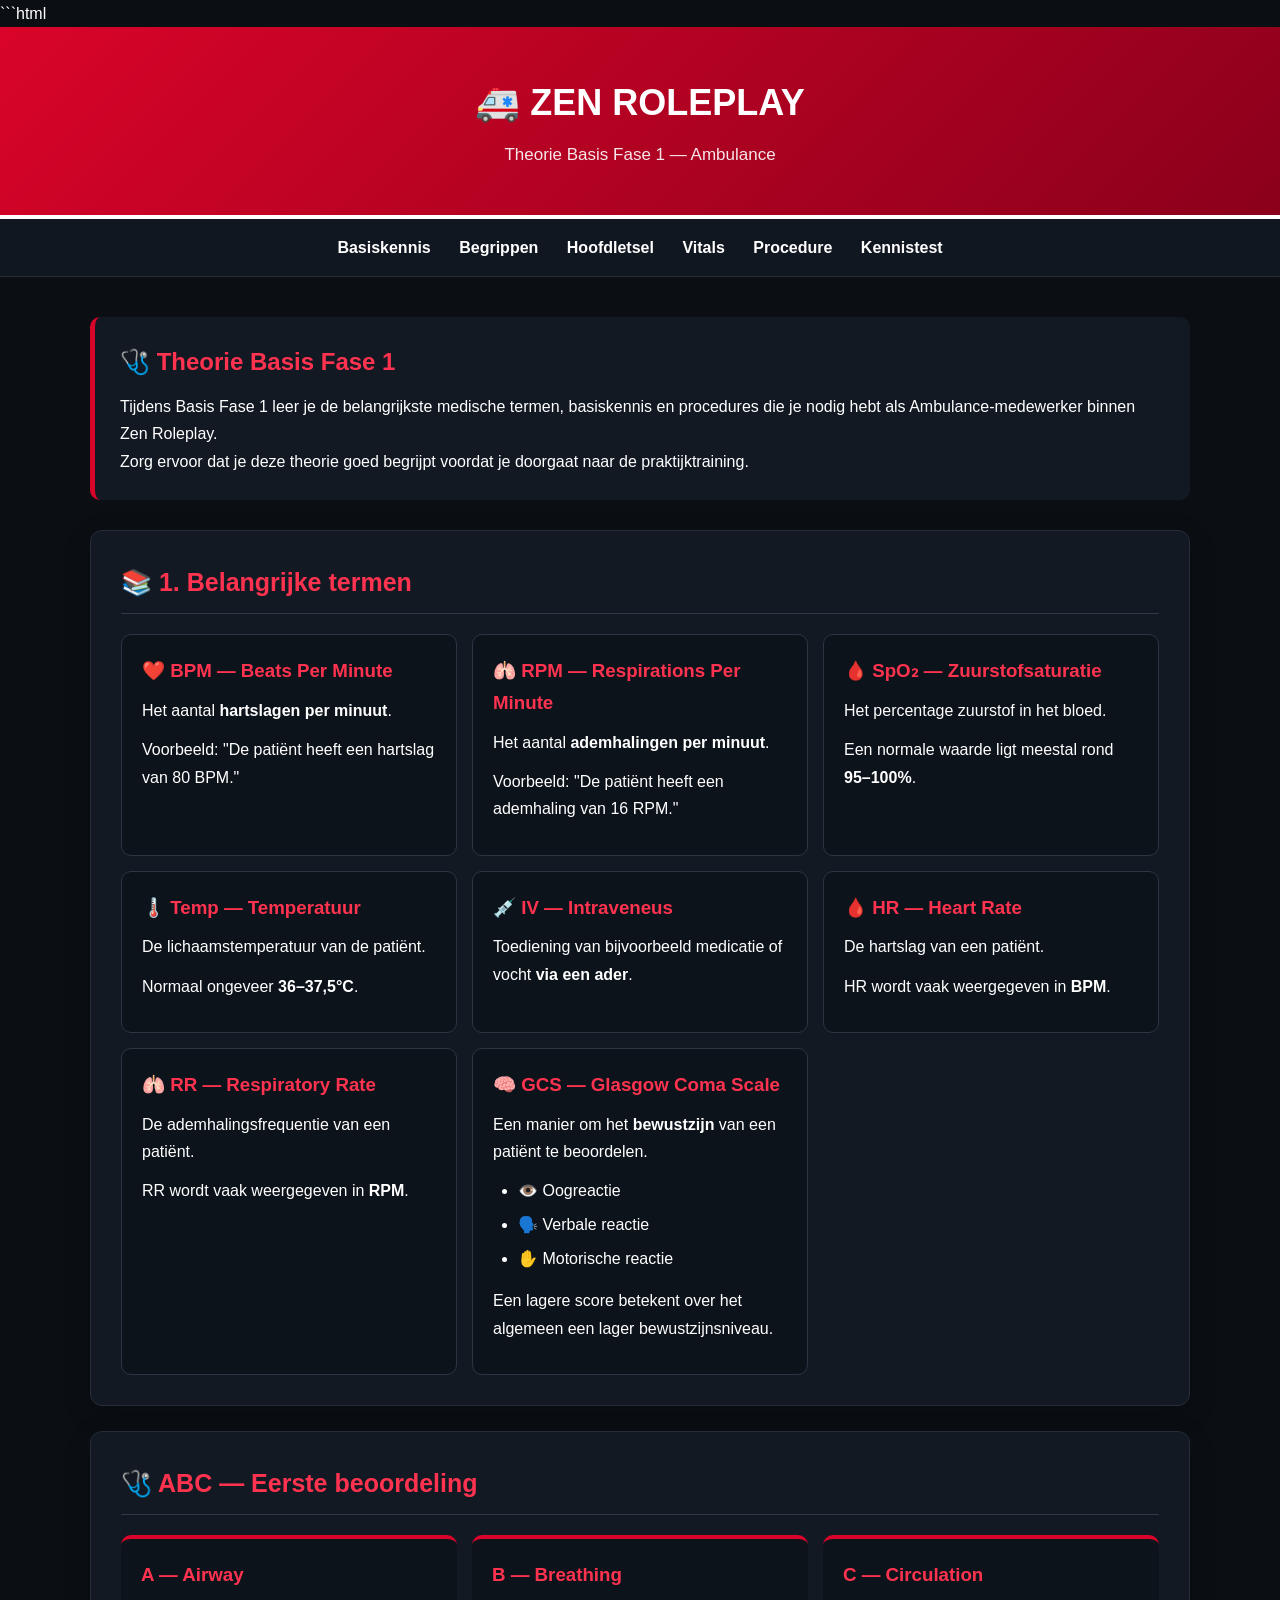
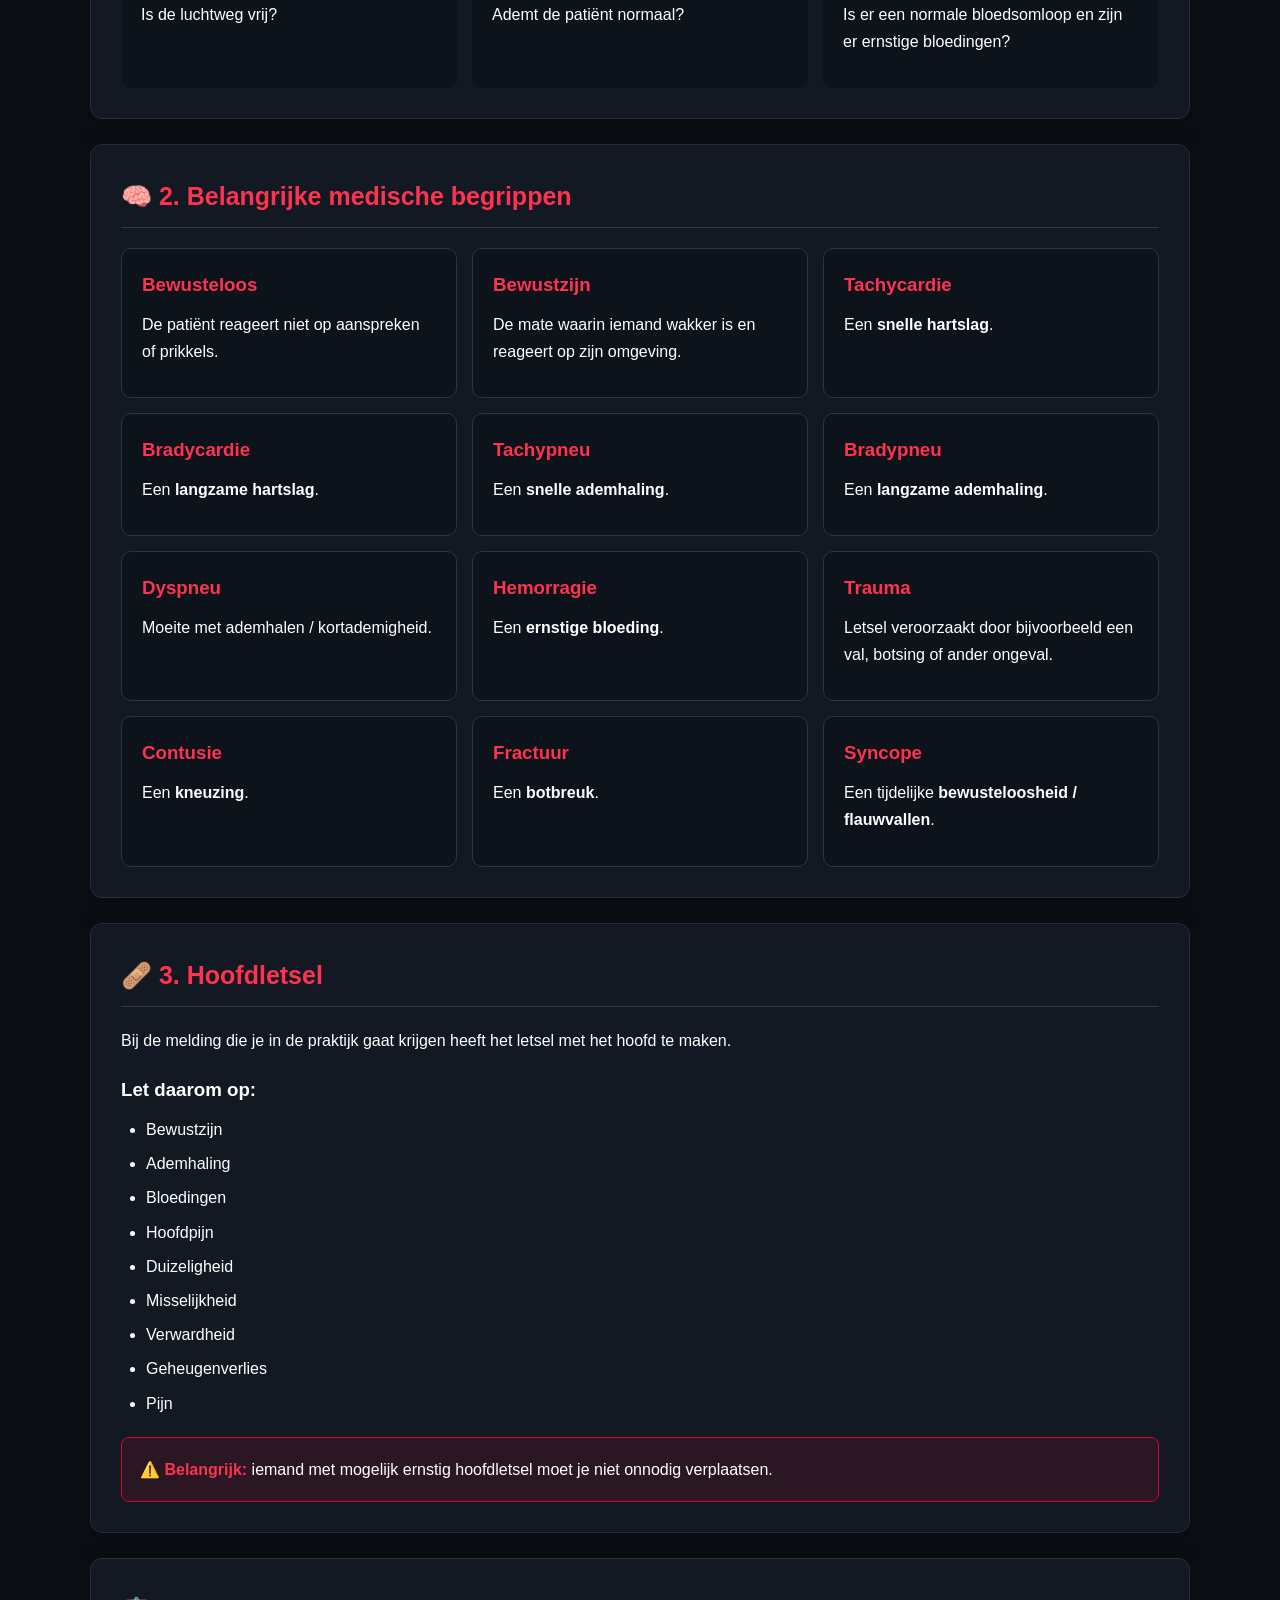
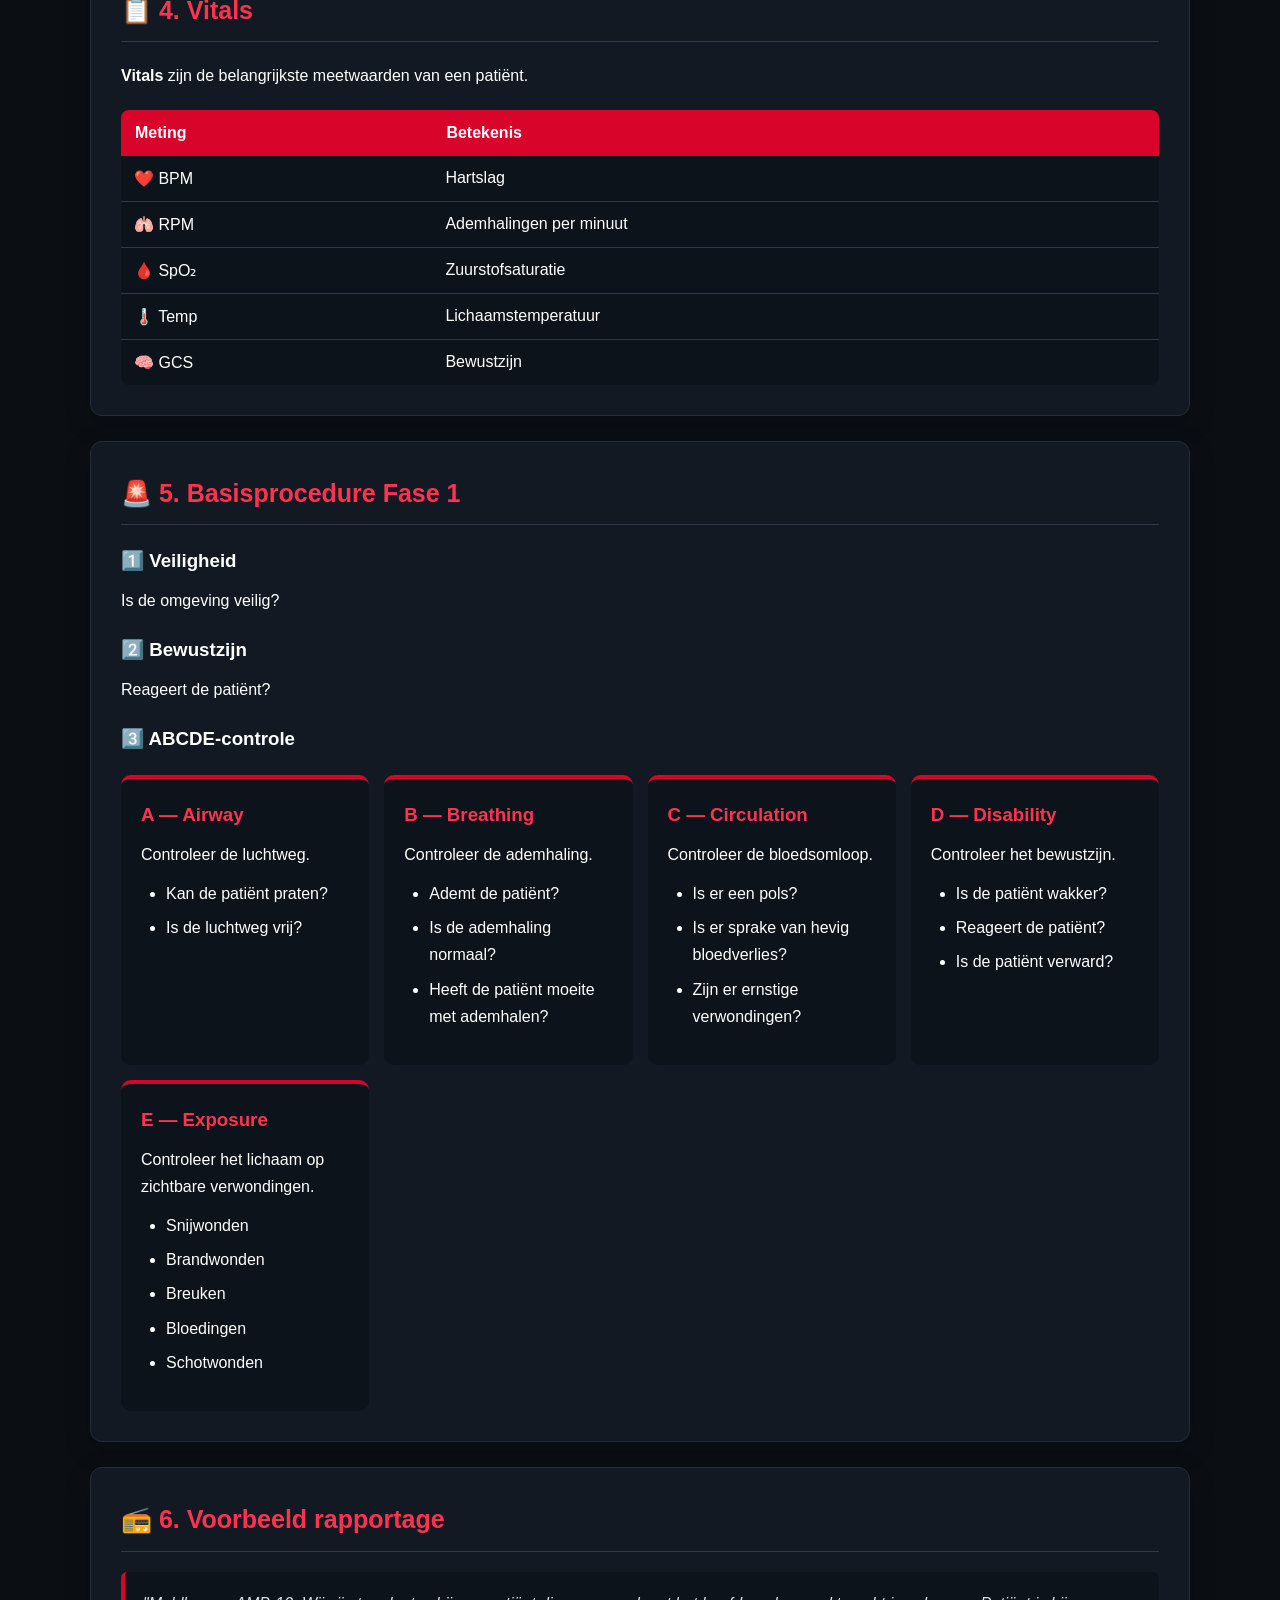
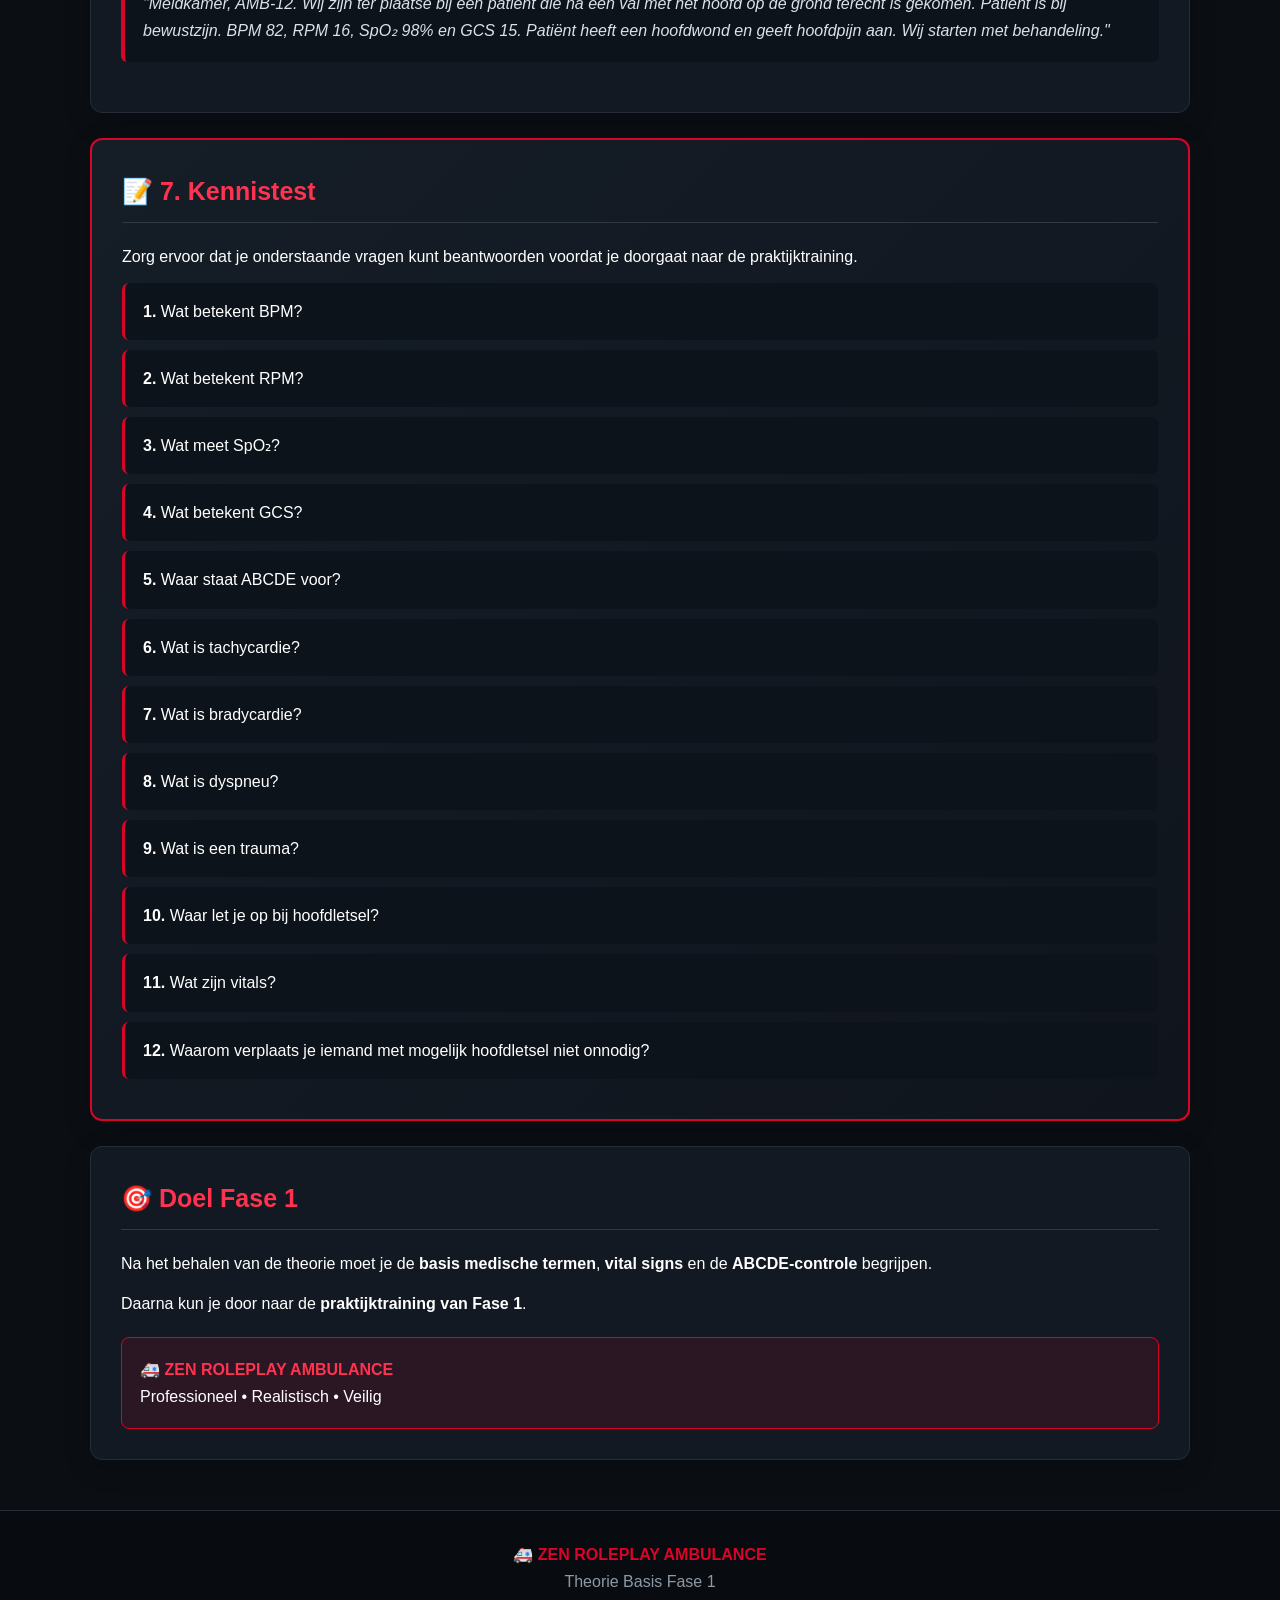
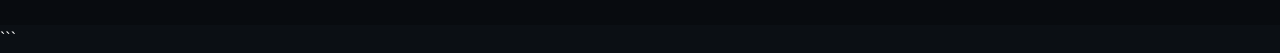
==== basistraining.html @ 8e3aee5e "Create basistraining.html" ====
```html
<!DOCTYPE html>
<html lang="nl">
<head>
    <meta charset="UTF-8">
    <meta name="viewport" content="width=device-width, initial-scale=1.0">

    <title>Zen Roleplay | Theorie Basis Fase 1</title>

    <style>
        * {
            box-sizing: border-box;
            margin: 0;
            padding: 0;
        }

        body {
            font-family: Arial, Helvetica, sans-serif;
            background: #0b0f14;
            color: #ffffff;
            line-height: 1.7;
        }

        /* HEADER */
        header {
            background: linear-gradient(135deg, #d90429, #8b001b);
            padding: 45px 20px;
            text-align: center;
            border-bottom: 4px solid #ffffff;
        }

        header h1 {
            font-size: 36px;
            margin-bottom: 8px;
        }

        header p {
            font-size: 17px;
            opacity: 0.9;
        }

        /* NAV */
        nav {
            background: #111720;
            padding: 15px;
            text-align: center;
            position: sticky;
            top: 0;
            z-index: 100;
            border-bottom: 1px solid #252d38;
        }

        nav a {
            color: #ffffff;
            text-decoration: none;
            margin: 0 12px;
            font-weight: bold;
            transition: 0.2s;
        }

        nav a:hover {
            color: #d90429;
        }

        /* CONTAINER */
        .container {
            width: 90%;
            max-width: 1100px;
            margin: 40px auto;
        }

        /* INTRO */
        .intro {
            background: #121923;
            border-left: 5px solid #d90429;
            padding: 25px;
            border-radius: 10px;
            margin-bottom: 30px;
        }

        .intro h2 {
            color: #ff334f;
            margin-bottom: 10px;
        }

        /* SECTIONS */
        .section {
            background: #121923;
            border: 1px solid #252d38;
            border-radius: 12px;
            padding: 30px;
            margin-bottom: 25px;
            box-shadow: 0 8px 25px rgba(0, 0, 0, 0.25);
        }

        .section h2 {
            color: #ff334f;
            margin-bottom: 20px;
            font-size: 25px;
            border-bottom: 1px solid #303946;
            padding-bottom: 10px;
        }

        .section h3 {
            color: #ffffff;
            margin-top: 20px;
            margin-bottom: 10px;
        }

        .section p {
            margin-bottom: 12px;
        }

        /* TERM CARDS */
        .terms {
            display: grid;
            grid-template-columns: repeat(auto-fit, minmax(280px, 1fr));
            gap: 15px;
        }

        .term {
            background: #0d131b;
            border: 1px solid #2c3542;
            border-radius: 10px;
            padding: 20px;
        }

        .term h3 {
            color: #ff334f;
            margin-top: 0;
        }

        .term strong {
            color: #ffffff;
        }

        /* ABC */
        .abc-grid {
            display: grid;
            grid-template-columns: repeat(auto-fit, minmax(220px, 1fr));
            gap: 15px;
            margin-top: 20px;
        }

        .abc-card {
            background: #0d131b;
            border-radius: 10px;
            padding: 20px;
            border-top: 4px solid #d90429;
        }

        .abc-card h3 {
            color: #ff334f;
            margin-top: 0;
        }

        /* LISTS */
        ul,
        ol {
            margin-left: 25px;
            margin-bottom: 15px;
        }

        li {
            margin-bottom: 7px;
        }

        /* VITALS TABLE */
        table {
            width: 100%;
            border-collapse: collapse;
            margin-top: 20px;
            overflow: hidden;
            border-radius: 8px;
        }

        th {
            background: #d90429;
            color: white;
            padding: 14px;
            text-align: left;
        }

        td {
            padding: 13px;
            border-bottom: 1px solid #303946;
            background: #0d131b;
        }

        tr:last-child td {
            border-bottom: none;
        }

        /* QUOTE */
        blockquote {
            background: #0d131b;
            border-left: 4px solid #d90429;
            padding: 18px;
            margin: 20px 0;
            border-radius: 6px;
            color: #dce1e7;
            font-style: italic;
        }

        /* WARNING */
        .warning {
            background: rgba(217, 4, 41, 0.12);
            border: 1px solid #d90429;
            border-radius: 8px;
            padding: 18px;
            margin-top: 20px;
        }

        .warning strong {
            color: #ff334f;
        }

        /* TEST */
        .test {
            background: linear-gradient(135deg, #151d27, #10151d);
            border: 2px solid #d90429;
        }

        .question {
            background: #0d131b;
            padding: 15px 18px;
            margin: 10px 0;
            border-radius: 7px;
            border-left: 3px solid #d90429;
        }

        /* FOOTER */
        footer {
            margin-top: 50px;
            background: #080b0f;
            border-top: 1px solid #252d38;
            padding: 30px;
            text-align: center;
            color: #8e99a6;
        }

        footer strong {
            color: #d90429;
        }

        /* MOBILE */
        @media (max-width: 700px) {

            header h1 {
                font-size: 27px;
            }

            nav a {
                display: inline-block;
                margin: 5px 7px;
                font-size: 14px;
            }

            .container {
                width: 94%;
            }

            .section {
                padding: 20px;
            }

            table {
                font-size: 14px;
            }
        }
    </style>
</head>

<body>

<header>
    <h1>🚑 ZEN ROLEPLAY</h1>
    <p>Theorie Basis Fase 1 — Ambulance</p>
</header>

<nav>
    <a href="#termen">Basiskennis</a>
    <a href="#begrippen">Begrippen</a>
    <a href="#hoofdletsel">Hoofdletsel</a>
    <a href="#vitals">Vitals</a>
    <a href="#procedure">Procedure</a>
    <a href="#kennistest">Kennistest</a>
</nav>

<main class="container">

    <!-- INTRO -->
    <section class="intro">
        <h2>🩺 Theorie Basis Fase 1</h2>

        <p>
            Tijdens Basis Fase 1 leer je de belangrijkste medische termen,
            basiskennis en procedures die je nodig hebt als Ambulance-medewerker
            binnen Zen Roleplay.
        </p>

        <p>
            Zorg ervoor dat je deze theorie goed begrijpt voordat je doorgaat
            naar de praktijktraining.
        </p>
    </section>


    <!-- 1 -->
    <section class="section" id="termen">

        <h2>📚 1. Belangrijke termen</h2>

        <div class="terms">

            <div class="term">
                <h3>❤️ BPM — Beats Per Minute</h3>
                <p>
                    Het aantal <strong>hartslagen per minuut</strong>.
                </p>
                <p>
                    Voorbeeld: "De patiënt heeft een hartslag van 80 BPM."
                </p>
            </div>

            <div class="term">
                <h3>🫁 RPM — Respirations Per Minute</h3>
                <p>
                    Het aantal <strong>ademhalingen per minuut</strong>.
                </p>
                <p>
                    Voorbeeld: "De patiënt heeft een ademhaling van 16 RPM."
                </p>
            </div>

            <div class="term">
                <h3>🩸 SpO₂ — Zuurstofsaturatie</h3>
                <p>
                    Het percentage zuurstof in het bloed.
                </p>
                <p>
                    Een normale waarde ligt meestal rond
                    <strong>95–100%</strong>.
                </p>
            </div>

            <div class="term">
                <h3>🌡️ Temp — Temperatuur</h3>
                <p>
                    De lichaamstemperatuur van de patiënt.
                </p>
                <p>
                    Normaal ongeveer <strong>36–37,5°C</strong>.
                </p>
            </div>

            <div class="term">
                <h3>💉 IV — Intraveneus</h3>
                <p>
                    Toediening van bijvoorbeeld medicatie of vocht
                    <strong>via een ader</strong>.
                </p>
            </div>

            <div class="term">
                <h3>🩸 HR — Heart Rate</h3>
                <p>
                    De hartslag van een patiënt.
                </p>
                <p>
                    HR wordt vaak weergegeven in <strong>BPM</strong>.
                </p>
            </div>

            <div class="term">
                <h3>🫁 RR — Respiratory Rate</h3>
                <p>
                    De ademhalingsfrequentie van een patiënt.
                </p>
                <p>
                    RR wordt vaak weergegeven in <strong>RPM</strong>.
                </p>
            </div>

            <div class="term">
                <h3>🧠 GCS — Glasgow Coma Scale</h3>
                <p>
                    Een manier om het <strong>bewustzijn</strong> van een patiënt
                    te beoordelen.
                </p>

                <ul>
                    <li>👁️ Oogreactie</li>
                    <li>🗣️ Verbale reactie</li>
                    <li>✋ Motorische reactie</li>
                </ul>

                <p>
                    Een lagere score betekent over het algemeen een lager
                    bewustzijnsniveau.
                </p>
            </div>

        </div>
    </section>


    <!-- ABC -->
    <section class="section">

        <h2>🩺 ABC — Eerste beoordeling</h2>

        <div class="abc-grid">

            <div class="abc-card">
                <h3>A — Airway</h3>
                <p>
                    Is de luchtweg vrij?
                </p>
            </div>

            <div class="abc-card">
                <h3>B — Breathing</h3>
                <p>
                    Ademt de patiënt normaal?
                </p>
            </div>

            <div class="abc-card">
                <h3>C — Circulation</h3>
                <p>
                    Is er een normale bloedsomloop en zijn er ernstige
                    bloedingen?
                </p>
            </div>

        </div>
    </section>


    <!-- 2 -->
    <section class="section" id="begrippen">

        <h2>🧠 2. Belangrijke medische begrippen</h2>

        <div class="terms">

            <div class="term">
                <h3>Bewusteloos</h3>
                <p>
                    De patiënt reageert niet op aanspreken of prikkels.
                </p>
            </div>

            <div class="term">
                <h3>Bewustzijn</h3>
                <p>
                    De mate waarin iemand wakker is en reageert op zijn omgeving.
                </p>
            </div>

            <div class="term">
                <h3>Tachycardie</h3>
                <p>
                    Een <strong>snelle hartslag</strong>.
                </p>
            </div>

            <div class="term">
                <h3>Bradycardie</h3>
                <p>
                    Een <strong>langzame hartslag</strong>.
                </p>
            </div>

            <div class="term">
                <h3>Tachypneu</h3>
                <p>
                    Een <strong>snelle ademhaling</strong>.
                </p>
            </div>

            <div class="term">
                <h3>Bradypneu</h3>
                <p>
                    Een <strong>langzame ademhaling</strong>.
                </p>
            </div>

            <div class="term">
                <h3>Dyspneu</h3>
                <p>
                    Moeite met ademhalen / kortademigheid.
                </p>
            </div>

            <div class="term">
                <h3>Hemorragie</h3>
                <p>
                    Een <strong>ernstige bloeding</strong>.
                </p>
            </div>

            <div class="term">
                <h3>Trauma</h3>
                <p>
                    Letsel veroorzaakt door bijvoorbeeld een val,
                    botsing of ander ongeval.
                </p>
            </div>

            <div class="term">
                <h3>Contusie</h3>
                <p>
                    Een <strong>kneuzing</strong>.
                </p>
            </div>

            <div class="term">
                <h3>Fractuur</h3>
                <p>
                    Een <strong>botbreuk</strong>.
                </p>
            </div>

            <div class="term">
                <h3>Syncope</h3>
                <p>
                    Een tijdelijke <strong>bewusteloosheid / flauwvallen</strong>.
                </p>
            </div>

        </div>
    </section>


    <!-- 3 -->
    <section class="section" id="hoofdletsel">

        <h2>🩹 3. Hoofdletsel</h2>

        <p>
            Bij de melding die je in de praktijk gaat krijgen heeft het
            letsel met het hoofd te maken.
        </p>

        <h3>Let daarom op:</h3>

        <ul>
            <li>Bewustzijn</li>
            <li>Ademhaling</li>
            <li>Bloedingen</li>
            <li>Hoofdpijn</li>
            <li>Duizeligheid</li>
            <li>Misselijkheid</li>
            <li>Verwardheid</li>
            <li>Geheugenverlies</li>
            <li>Pijn</li>
        </ul>

        <div class="warning">
            <strong>⚠️ Belangrijk:</strong>
            iemand met mogelijk ernstig hoofdletsel moet je niet onnodig
            verplaatsen.
        </div>

    </section>


    <!-- 4 -->
    <section class="section" id="vitals">

        <h2>📋 4. Vitals</h2>

        <p>
            <strong>Vitals</strong> zijn de belangrijkste meetwaarden
            van een patiënt.
        </p>

        <table>

            <thead>
                <tr>
                    <th>Meting</th>
                    <th>Betekenis</th>
                </tr>
            </thead>

            <tbody>

                <tr>
                    <td>❤️ BPM</td>
                    <td>Hartslag</td>
                </tr>

                <tr>
                    <td>🫁 RPM</td>
                    <td>Ademhalingen per minuut</td>
                </tr>

                <tr>
                    <td>🩸 SpO₂</td>
                    <td>Zuurstofsaturatie</td>
                </tr>

                <tr>
                    <td>🌡️ Temp</td>
                    <td>Lichaamstemperatuur</td>
                </tr>

                <tr>
                    <td>🧠 GCS</td>
                    <td>Bewustzijn</td>
                </tr>

            </tbody>

        </table>

    </section>


    <!-- 5 -->
    <section class="section" id="procedure">

        <h2>🚨 5. Basisprocedure Fase 1</h2>

        <h3>1️⃣ Veiligheid</h3>

        <p>
            Is de omgeving veilig?
        </p>

        <h3>2️⃣ Bewustzijn</h3>

        <p>
            Reageert de patiënt?
        </p>

        <h3>3️⃣ ABCDE-controle</h3>

        <div class="abc-grid">

            <div class="abc-card">
                <h3>A — Airway</h3>

                <p>Controleer de luchtweg.</p>

                <ul>
                    <li>Kan de patiënt praten?</li>
                    <li>Is de luchtweg vrij?</li>
                </ul>
            </div>

            <div class="abc-card">
                <h3>B — Breathing</h3>

                <p>Controleer de ademhaling.</p>

                <ul>
                    <li>Ademt de patiënt?</li>
                    <li>Is de ademhaling normaal?</li>
                    <li>Heeft de patiënt moeite met ademhalen?</li>
                </ul>
            </div>

            <div class="abc-card">
                <h3>C — Circulation</h3>

                <p>Controleer de bloedsomloop.</p>

                <ul>
                    <li>Is er een pols?</li>
                    <li>Is er sprake van hevig bloedverlies?</li>
                    <li>Zijn er ernstige verwondingen?</li>
                </ul>
            </div>

            <div class="abc-card">
                <h3>D — Disability</h3>

                <p>Controleer het bewustzijn.</p>

                <ul>
                    <li>Is de patiënt wakker?</li>
                    <li>Reageert de patiënt?</li>
                    <li>Is de patiënt verward?</li>
                </ul>
            </div>

            <div class="abc-card">
                <h3>E — Exposure</h3>

                <p>Controleer het lichaam op zichtbare verwondingen.</p>

                <ul>
                    <li>Snijwonden</li>
                    <li>Brandwonden</li>
                    <li>Breuken</li>
                    <li>Bloedingen</li>
                    <li>Schotwonden</li>
                </ul>
            </div>

        </div>

    </section>


    <!-- 6 -->
    <section class="section">

        <h2>📻 6. Voorbeeld rapportage</h2>

        <blockquote>
            "Meldkamer, AMB-12. Wij zijn ter plaatse bij een patiënt die na
            een val met het hoofd op de grond terecht is gekomen. Patiënt is
            bij bewustzijn. BPM 82, RPM 16, SpO₂ 98% en GCS 15. Patiënt heeft
            een hoofdwond en geeft hoofdpijn aan. Wij starten met behandeling."
        </blockquote>

    </section>


    <!-- 7 -->
    <section class="section test" id="kennistest">

        <h2>📝 7. Kennistest</h2>

        <p>
            Zorg ervoor dat je onderstaande vragen kunt beantwoorden
            voordat je doorgaat naar de praktijktraining.
        </p>

        <div class="question">
            <strong>1.</strong> Wat betekent BPM?
        </div>

        <div class="question">
            <strong>2.</strong> Wat betekent RPM?
        </div>

        <div class="question">
            <strong>3.</strong> Wat meet SpO₂?
        </div>

        <div class="question">
            <strong>4.</strong> Wat betekent GCS?
        </div>

        <div class="question">
            <strong>5.</strong> Waar staat ABCDE voor?
        </div>

        <div class="question">
            <strong>6.</strong> Wat is tachycardie?
        </div>

        <div class="question">
            <strong>7.</strong> Wat is bradycardie?
        </div>

        <div class="question">
            <strong>8.</strong> Wat is dyspneu?
        </div>

        <div class="question">
            <strong>9.</strong> Wat is een trauma?
        </div>

        <div class="question">
            <strong>10.</strong> Waar let je op bij hoofdletsel?
        </div>

        <div class="question">
            <strong>11.</strong> Wat zijn vitals?
        </div>

        <div class="question">
            <strong>12.</strong> Waarom verplaats je iemand met mogelijk
            hoofdletsel niet onnodig?
        </div>

    </section>


    <!-- DOEL -->
    <section class="section">

        <h2>🎯 Doel Fase 1</h2>

        <p>
            Na het behalen van de theorie moet je de
            <strong>basis medische termen</strong>,
            <strong>vital signs</strong> en de
            <strong>ABCDE-controle</strong> begrijpen.
        </p>

        <p>
            Daarna kun je door naar de
            <strong>praktijktraining van Fase 1</strong>.
        </p>

        <div class="warning">
            🚑 <strong>ZEN ROLEPLAY AMBULANCE</strong><br>
            Professioneel • Realistisch • Veilig
        </div>

    </section>

</main>


<footer>
    🚑 <strong>ZEN ROLEPLAY AMBULANCE</strong><br>
    Theorie Basis Fase 1
</footer>

</body>
</html>
```
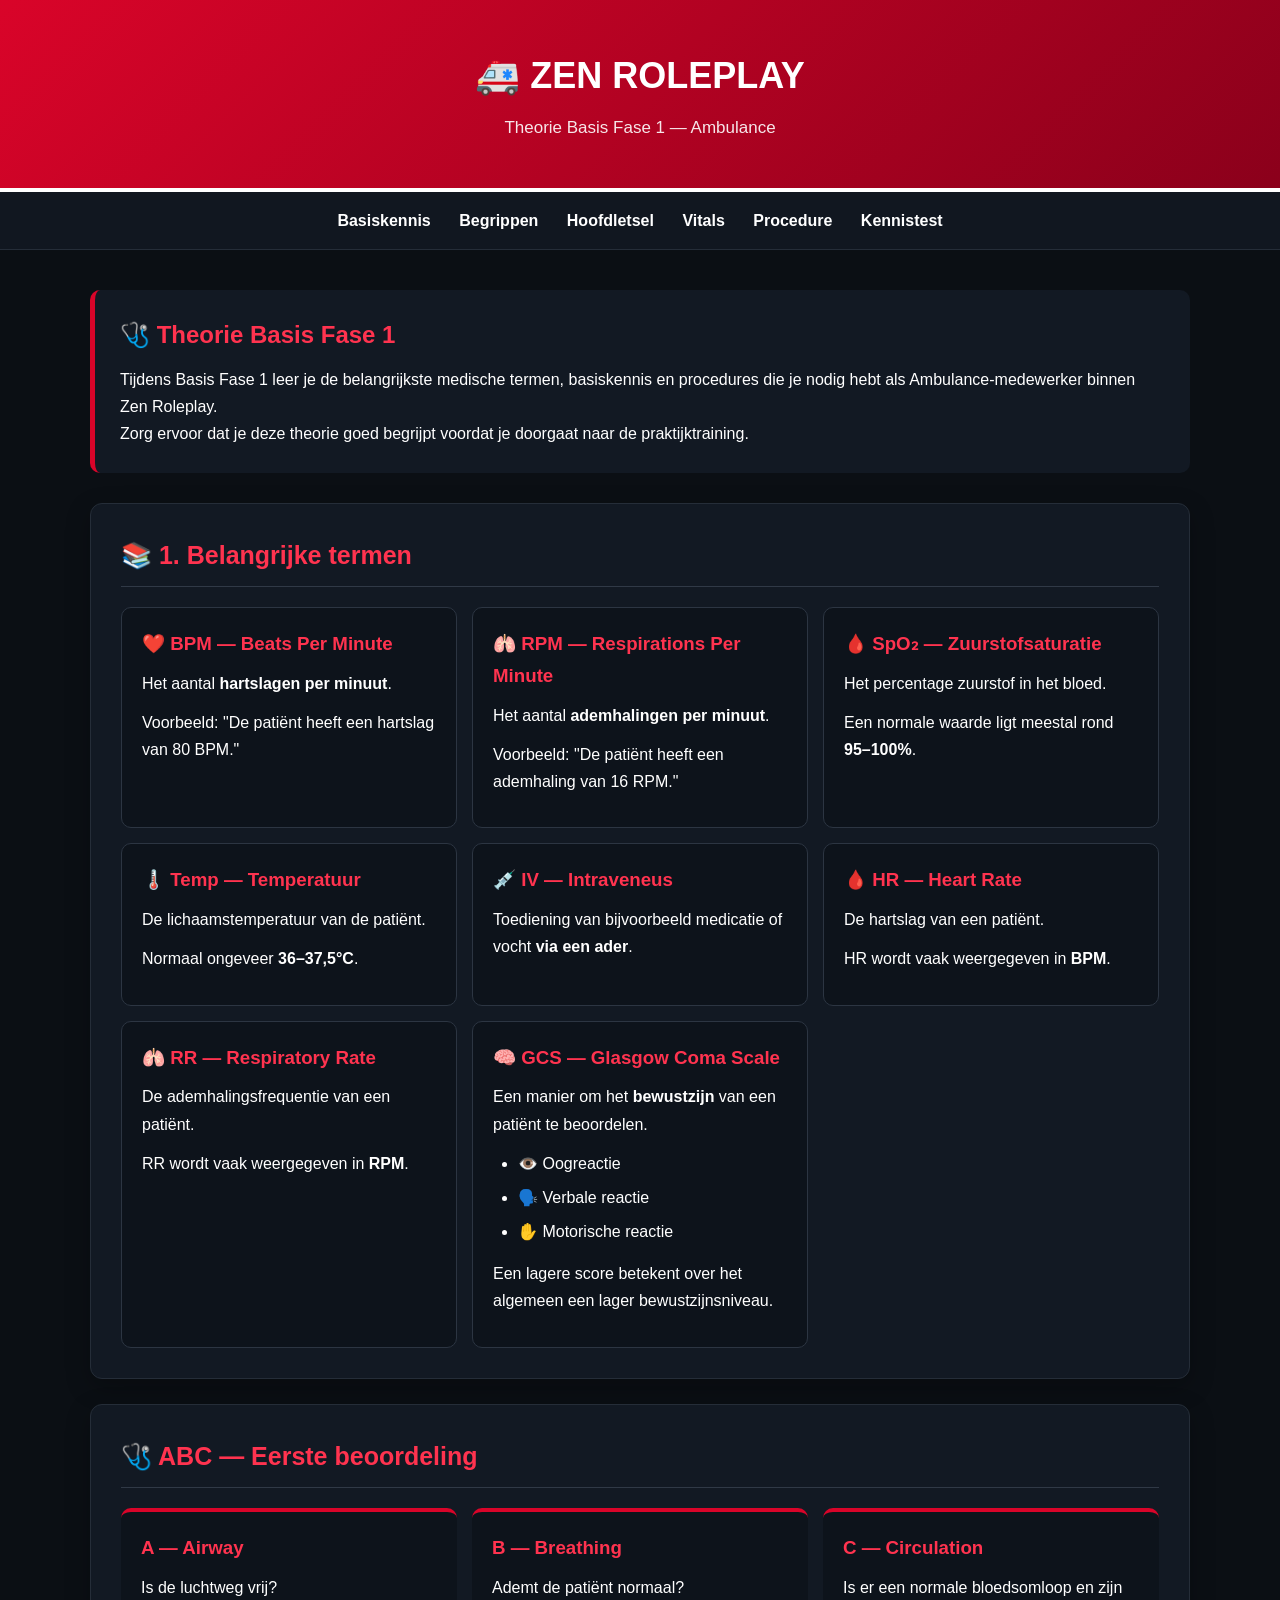
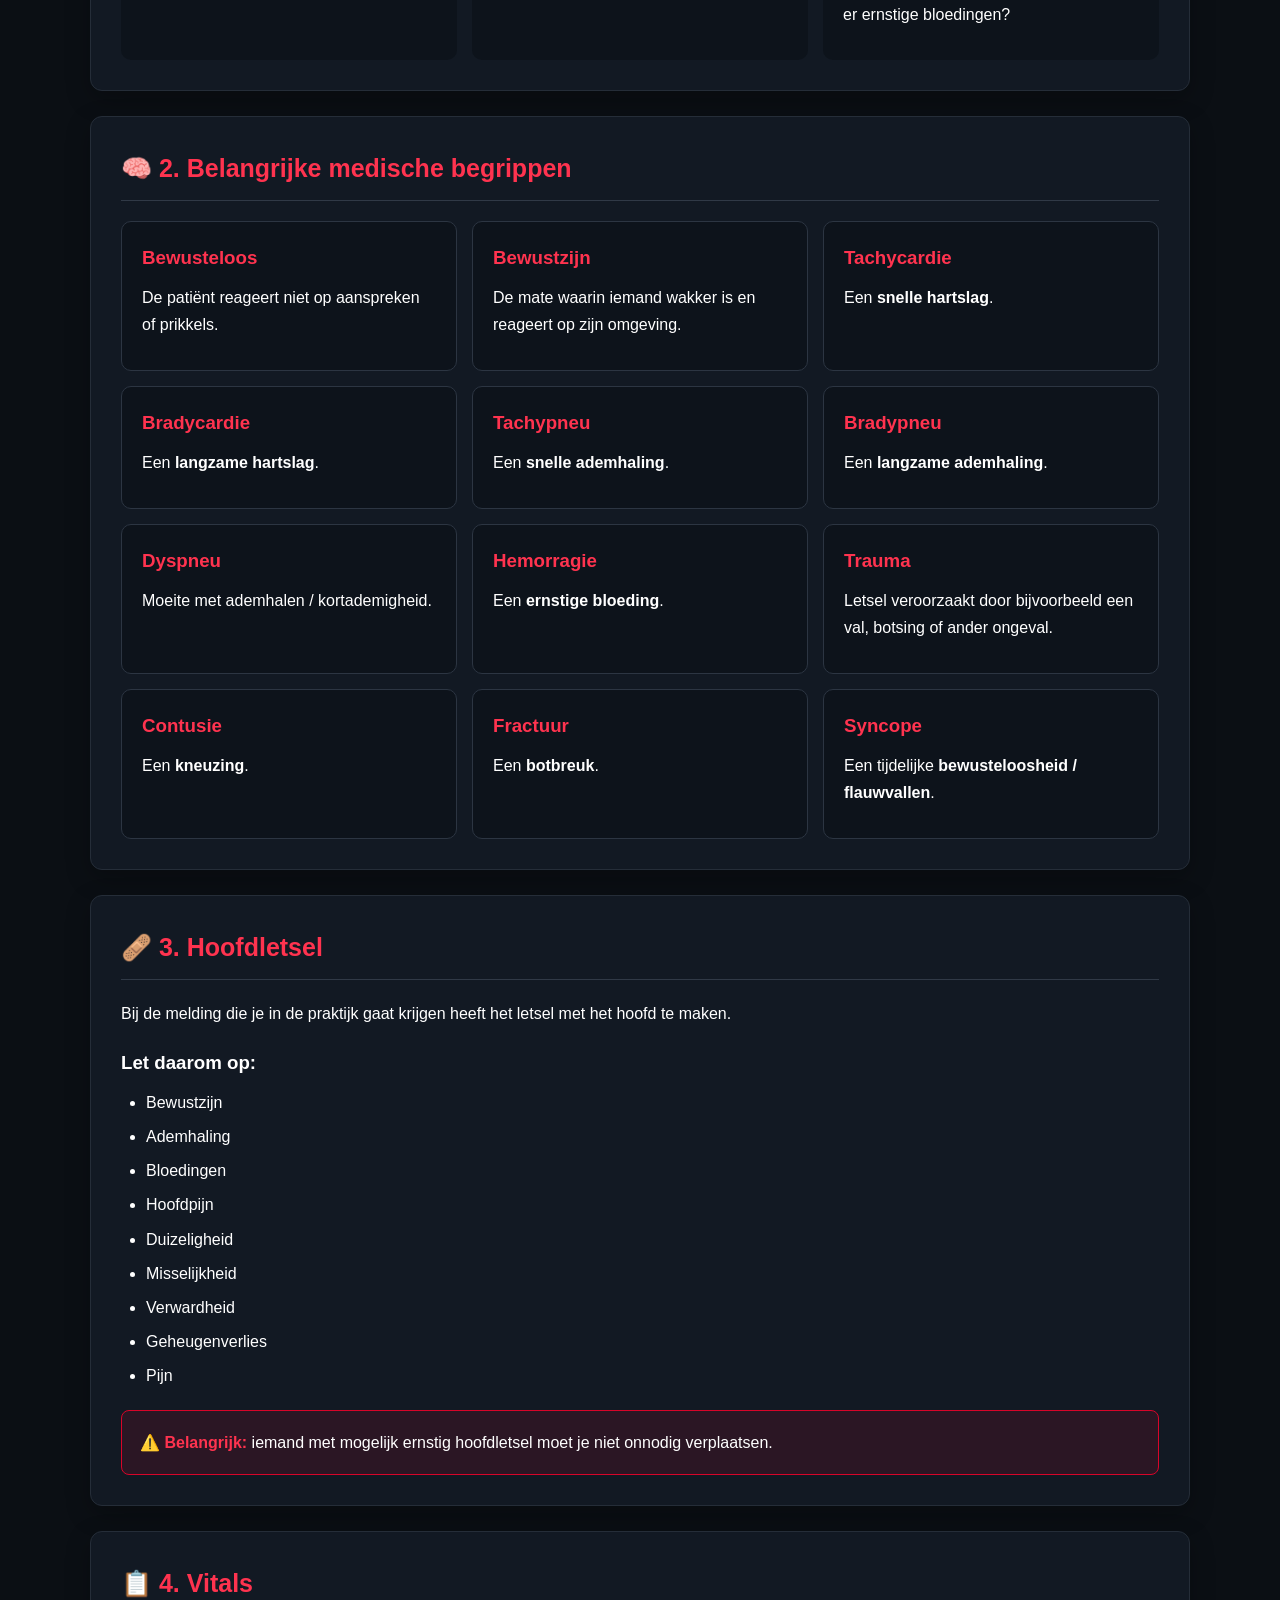
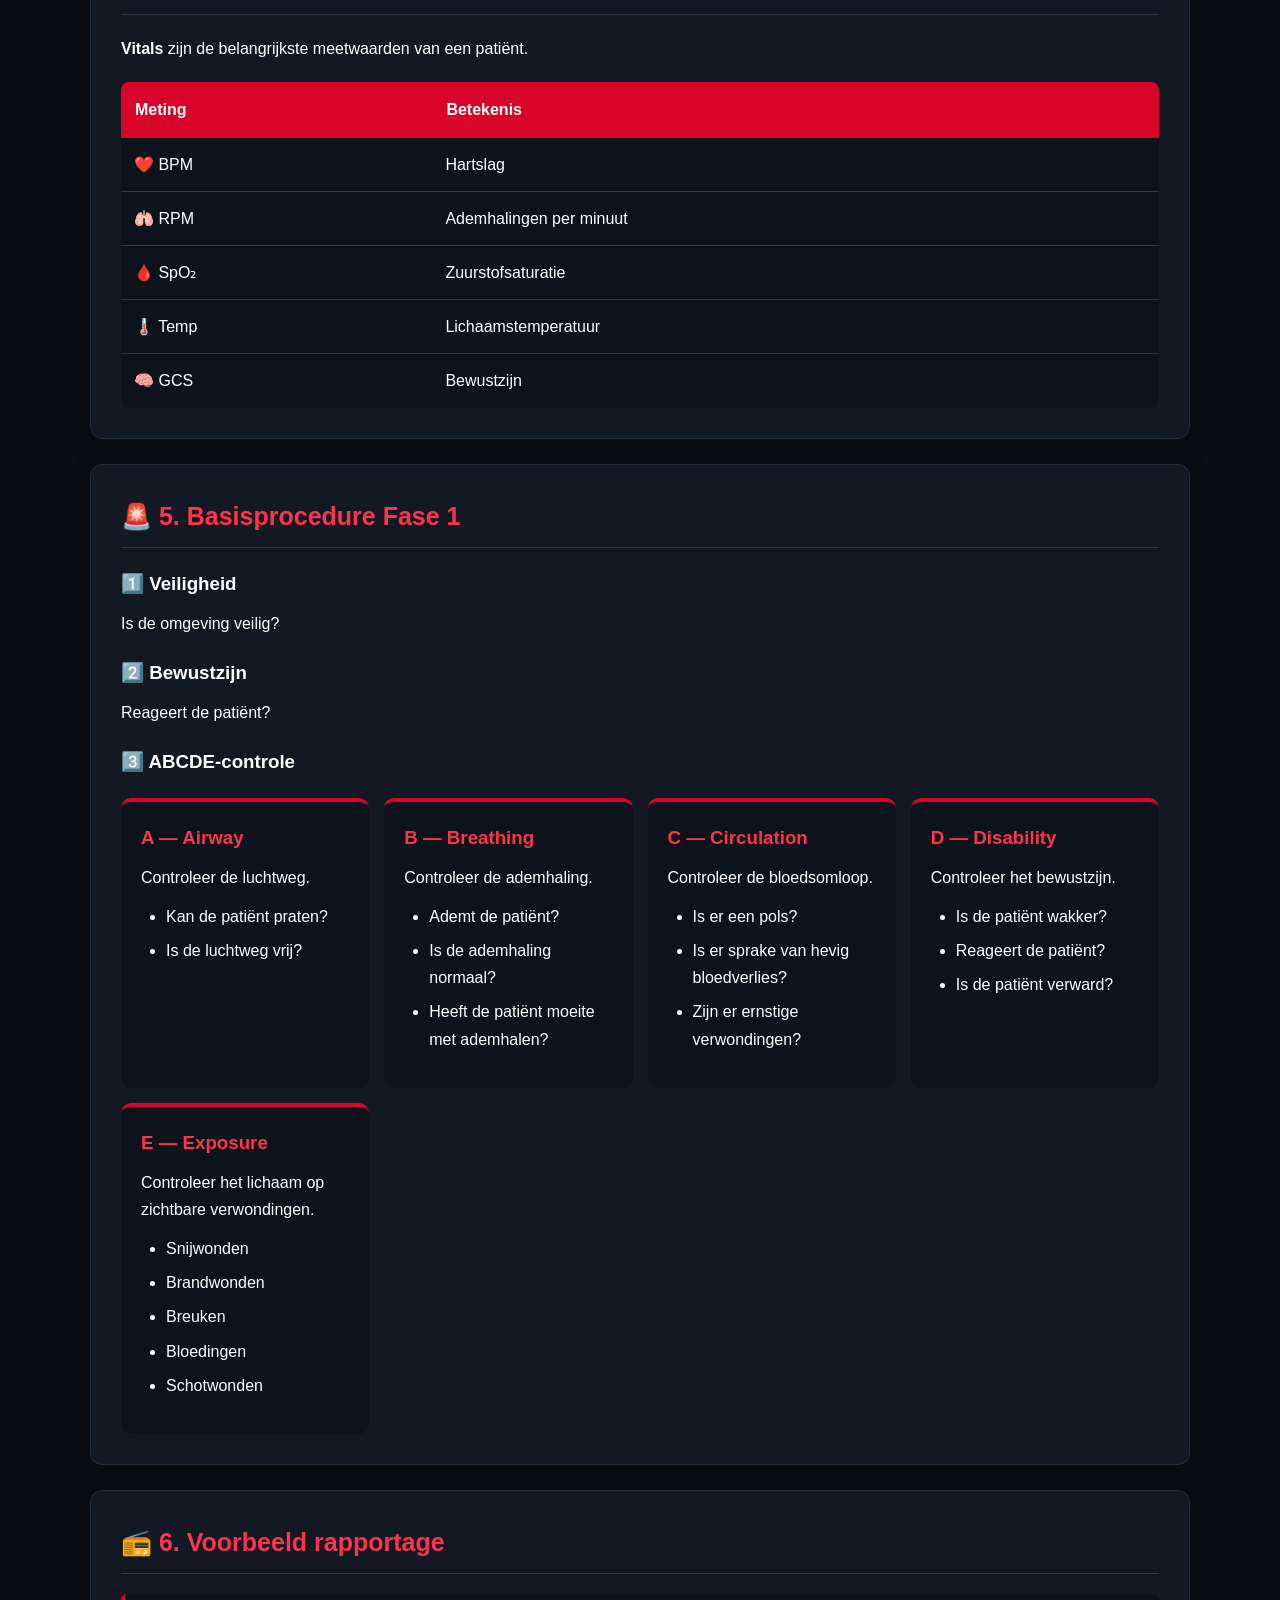
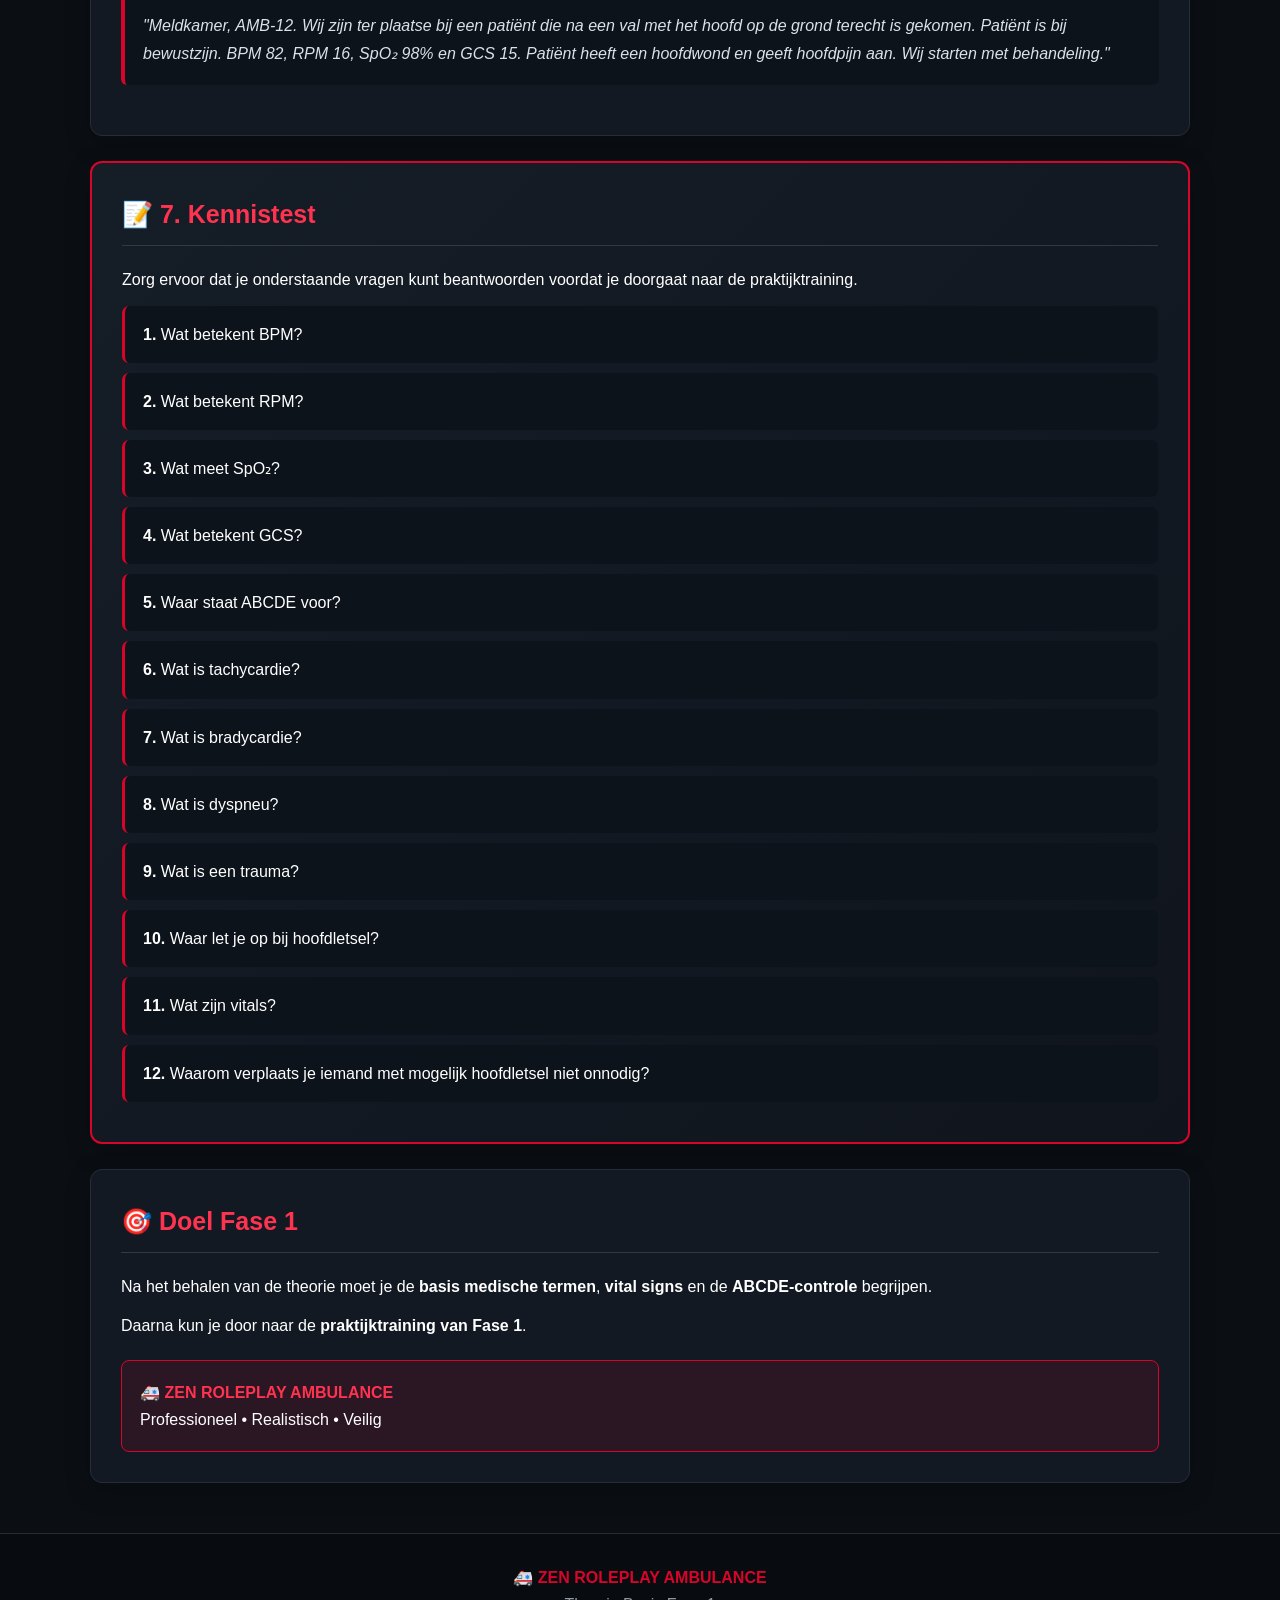
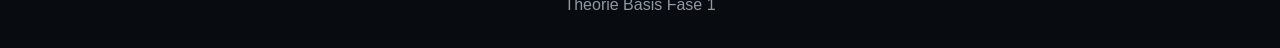
==== commit ed3b611b: "Update basistraining.html" ====
--- a/basistraining.html
+++ b/basistraining.html
@@ -1,4 +1,3 @@
-```html
 <!DOCTYPE html>
 <html lang="nl">
 <head>
@@ -818,4 +817,4 @@
 
 </body>
 </html>
-```
+
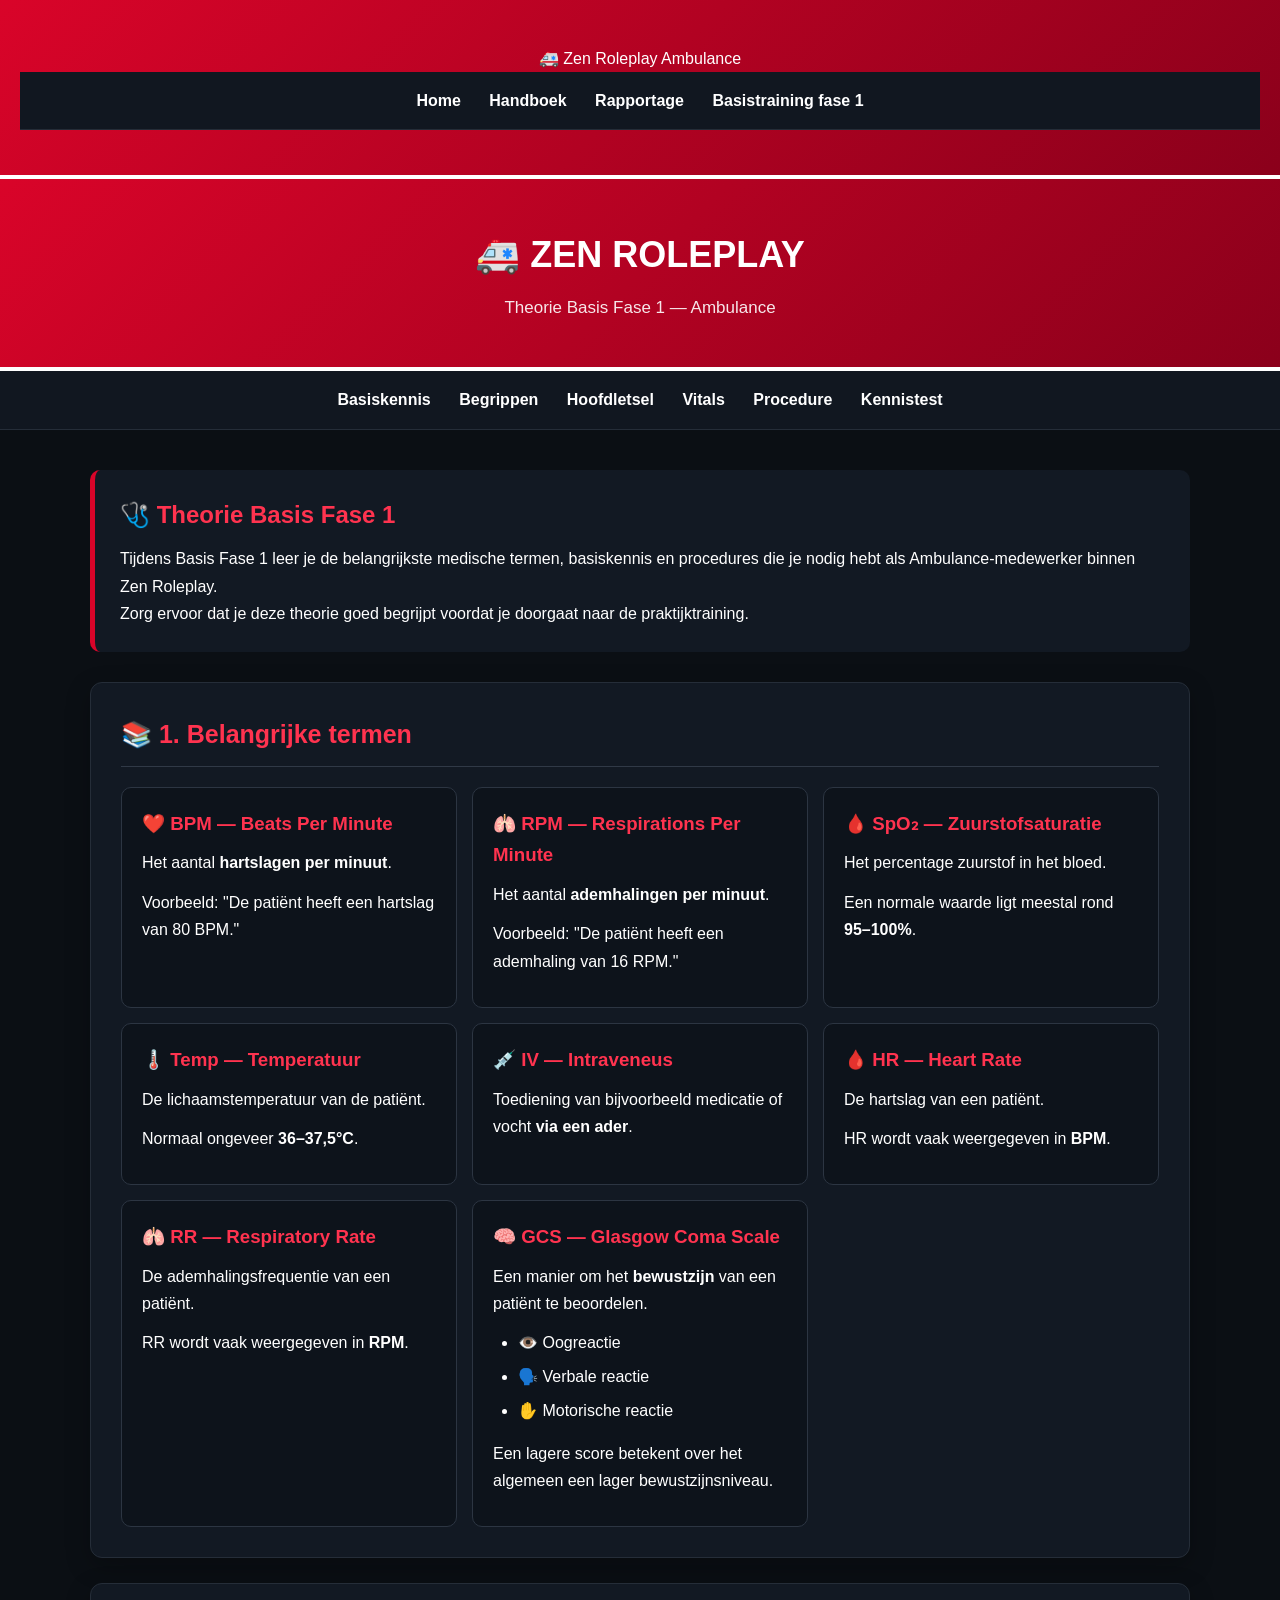
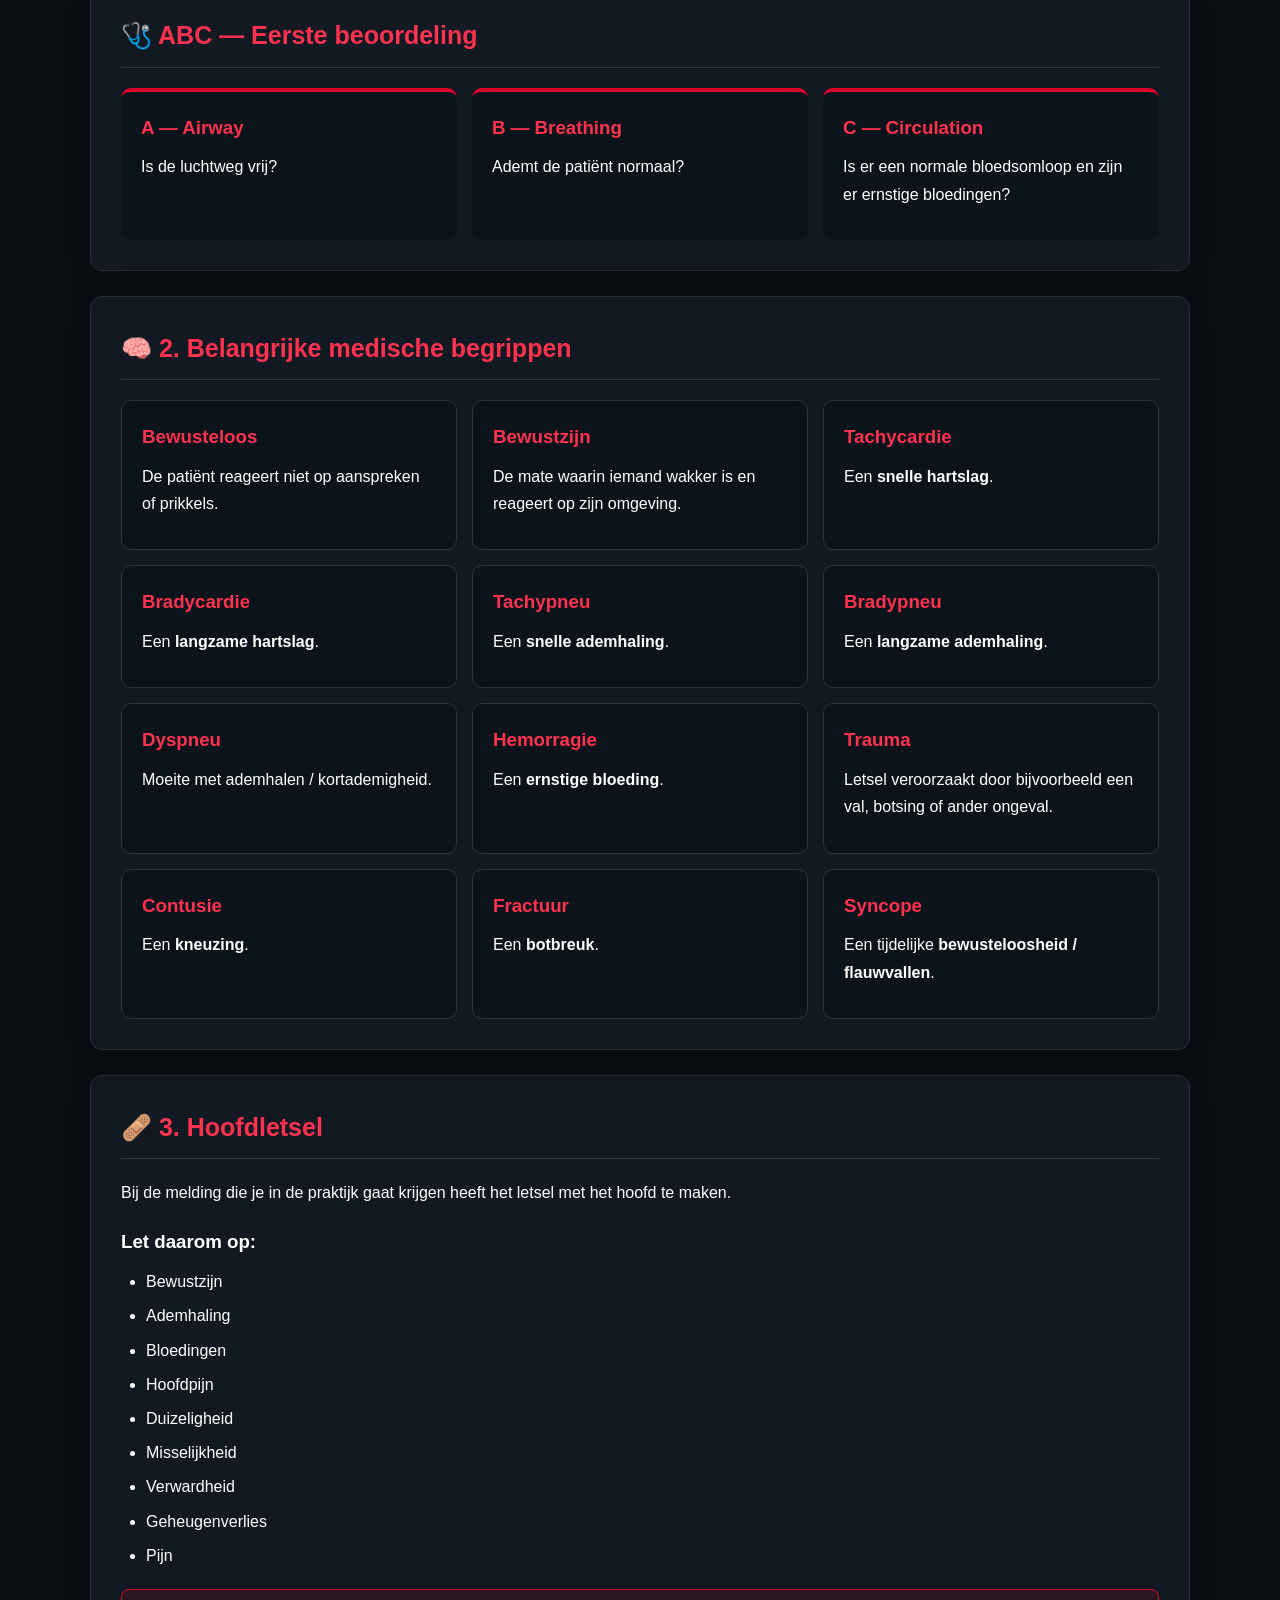
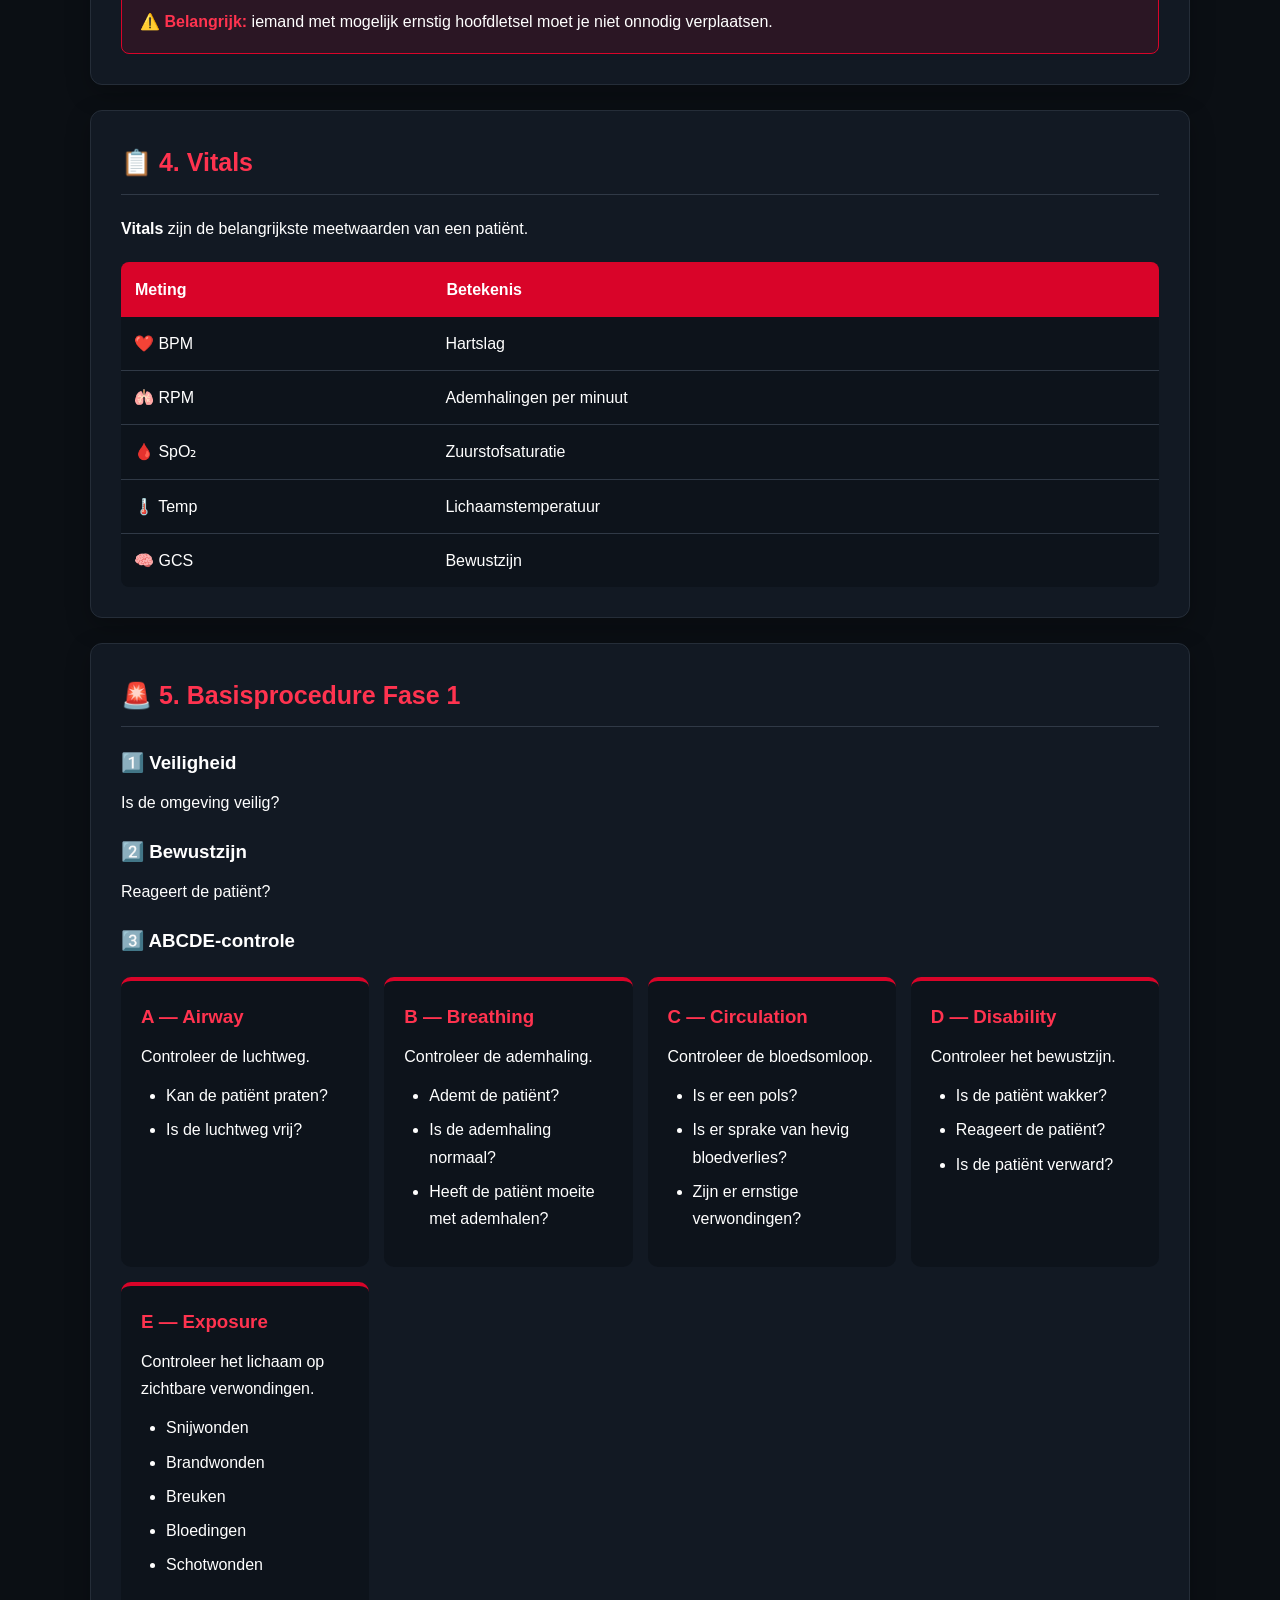
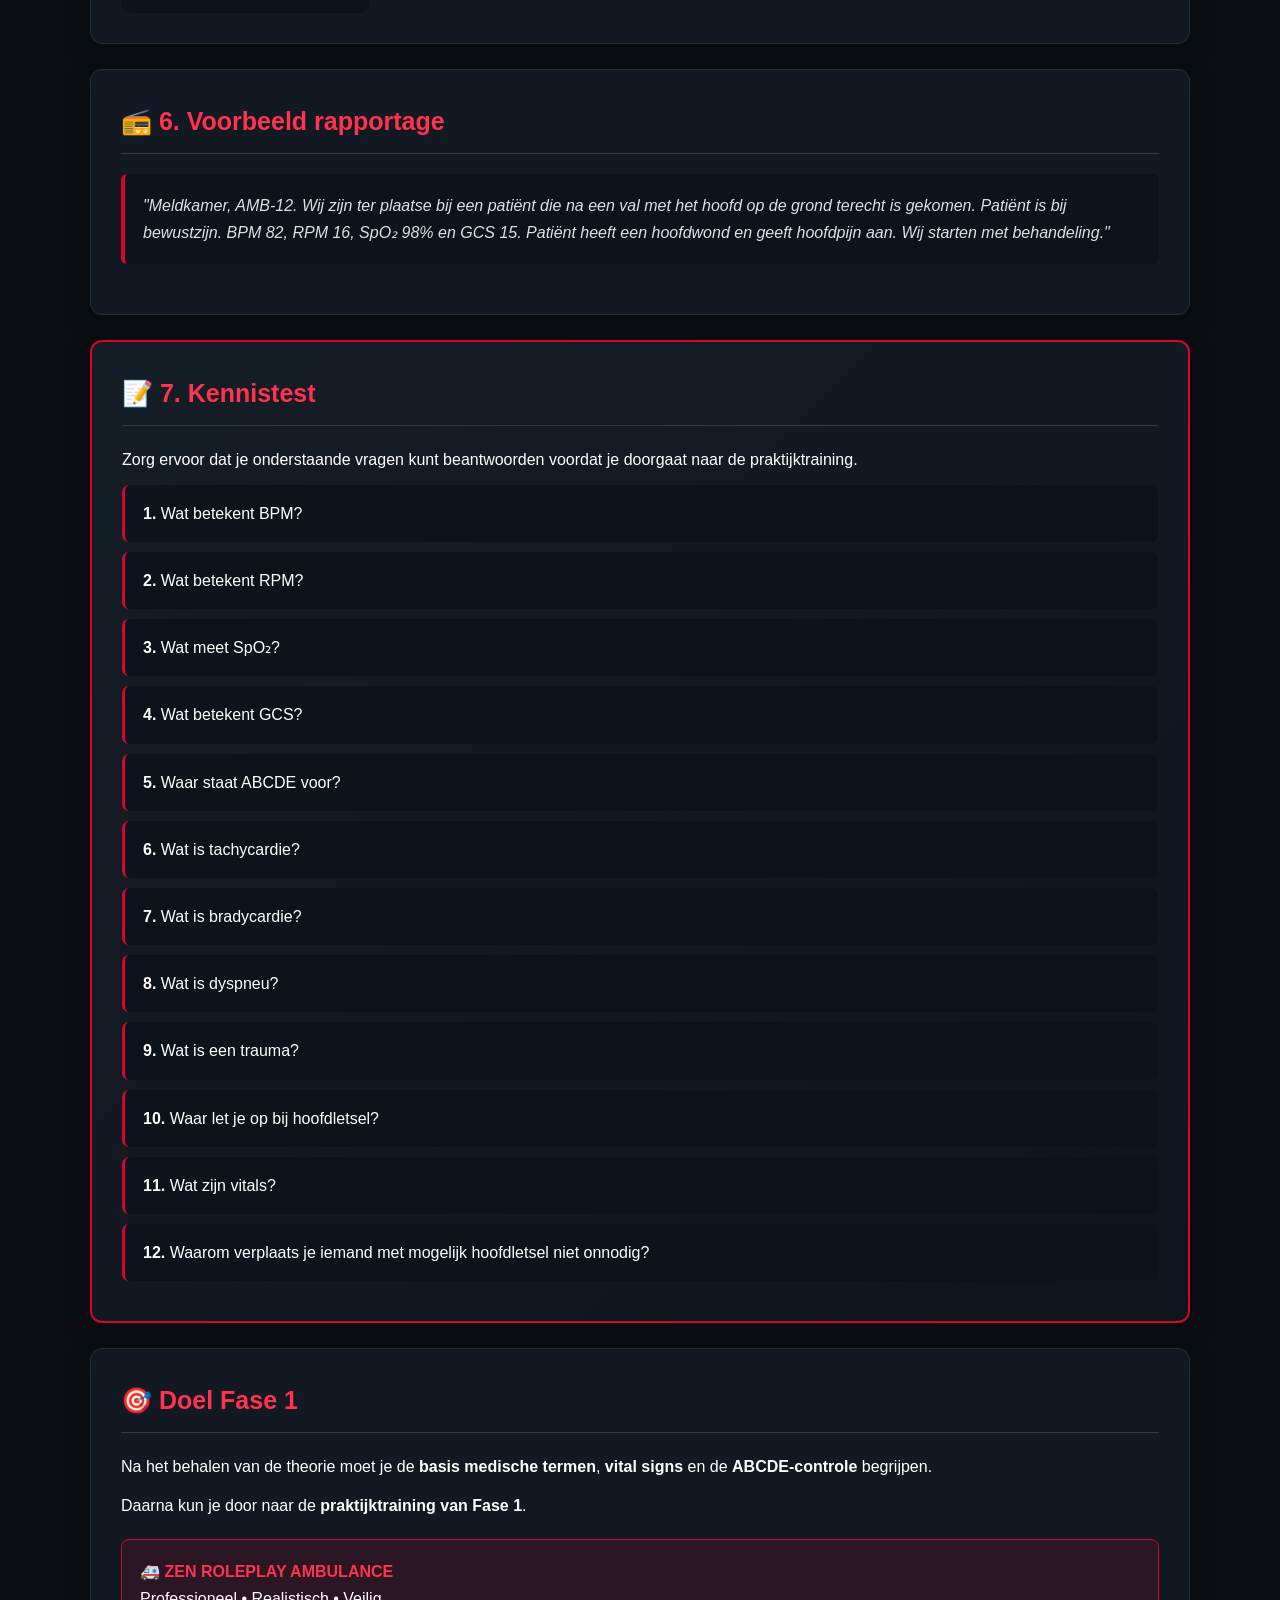
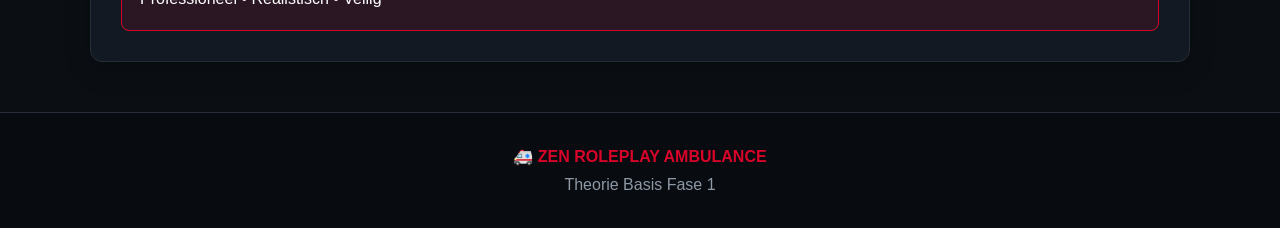
==== commit df654b2d: "Update basistraining.html" ====
--- a/basistraining.html
+++ b/basistraining.html
@@ -6,6 +6,27 @@
 
     <title>Zen Roleplay | Theorie Basis Fase 1</title>
 
+</head>
+
+
+<body>
+
+
+<header>
+
+<div class="logo">
+🚑 Zen Roleplay Ambulance
+</div>
+
+<nav>
+<a href="index.html">Home</a>
+<a href="handboek.html">Handboek</a>
+<a href="rapportage.html">Rapportage</a>
+<a href="basistraining.html">Basistraining fase 1</a>
+</nav>
+
+</header>
+    
     <style>
         * {
             box-sizing: border-box;
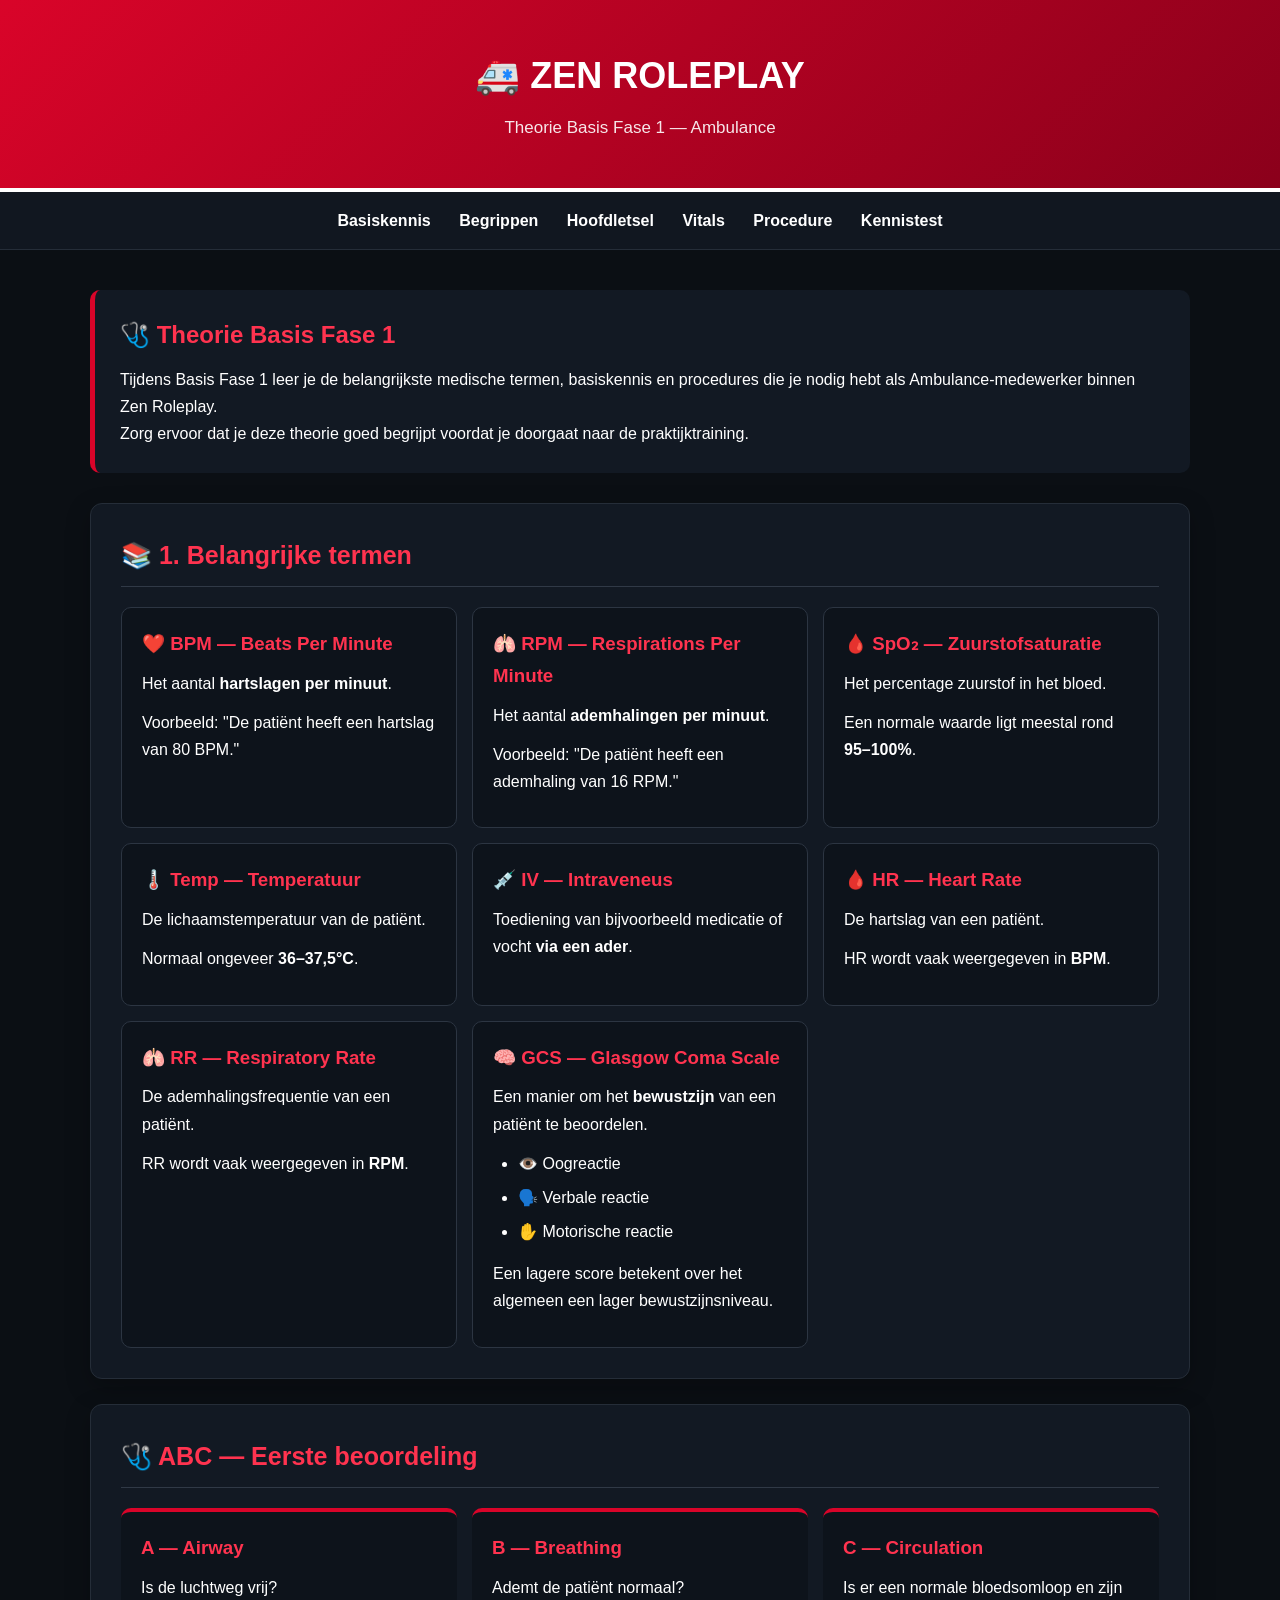
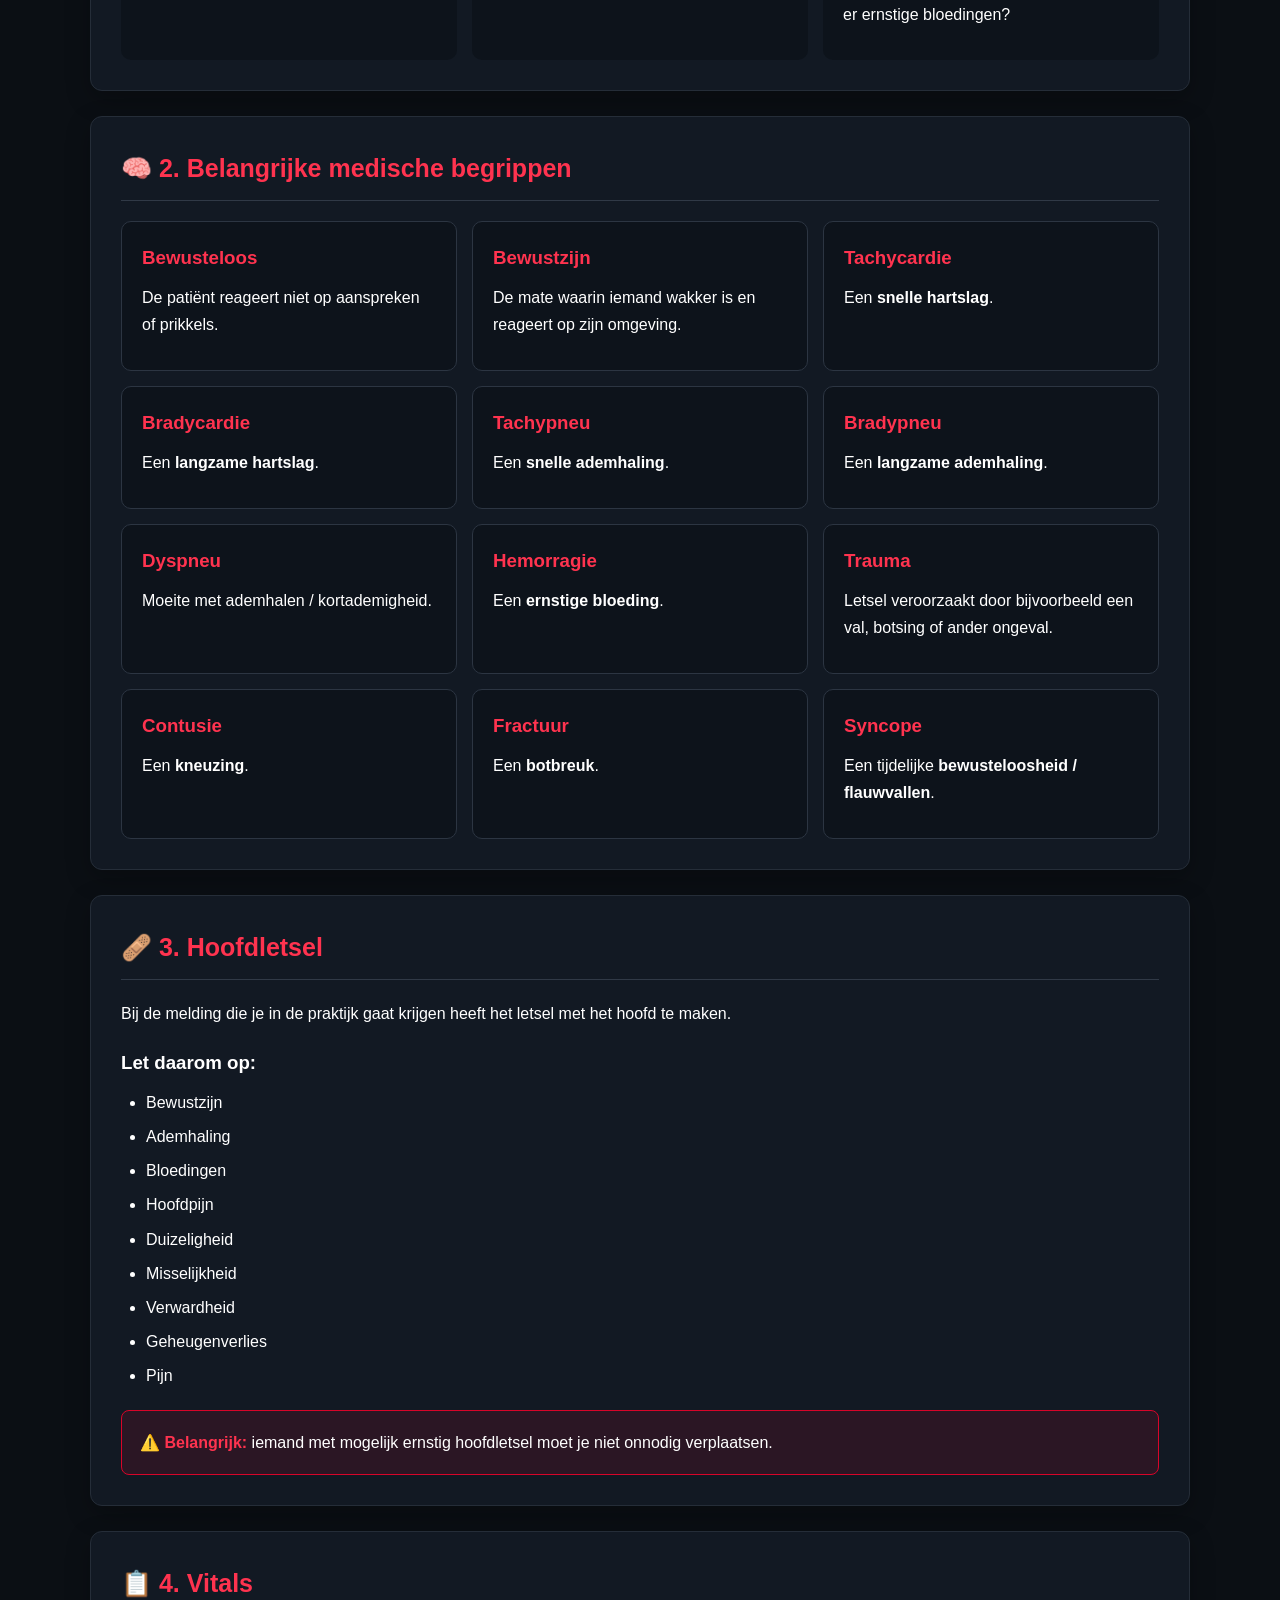
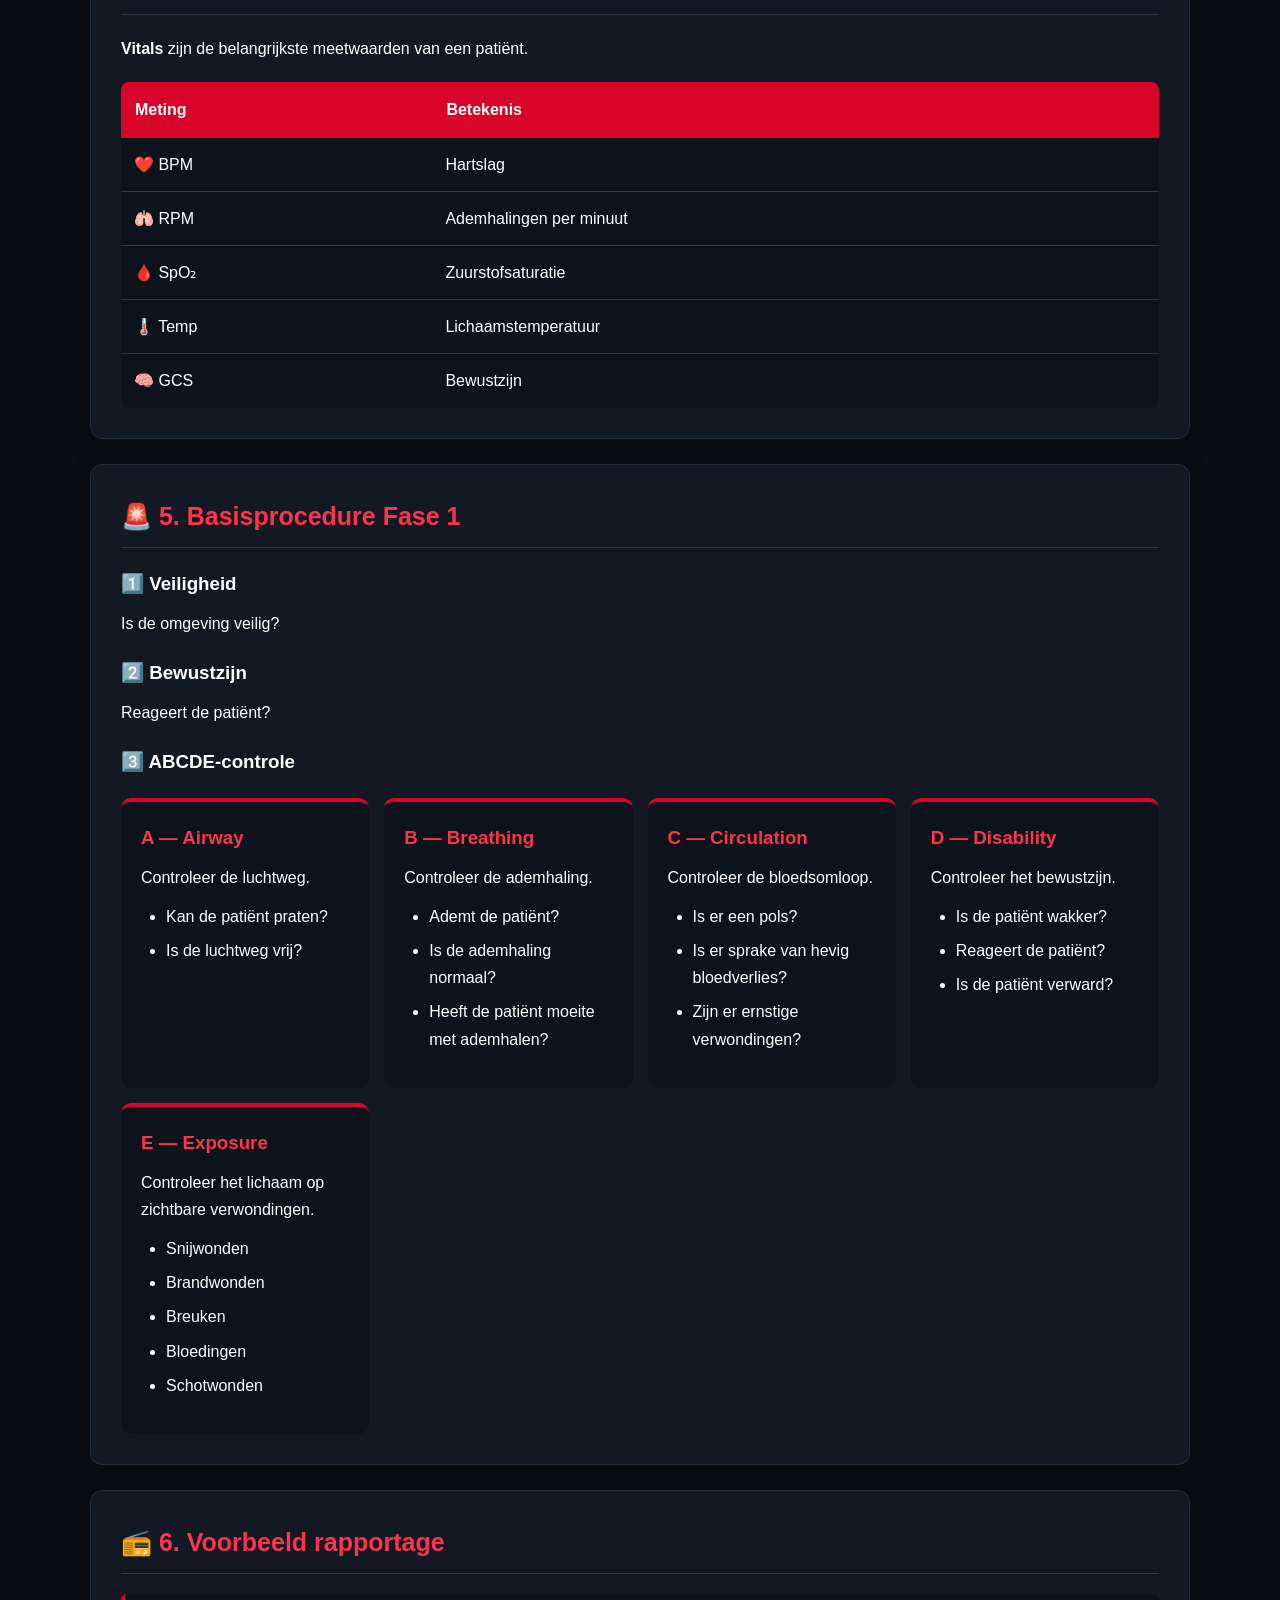
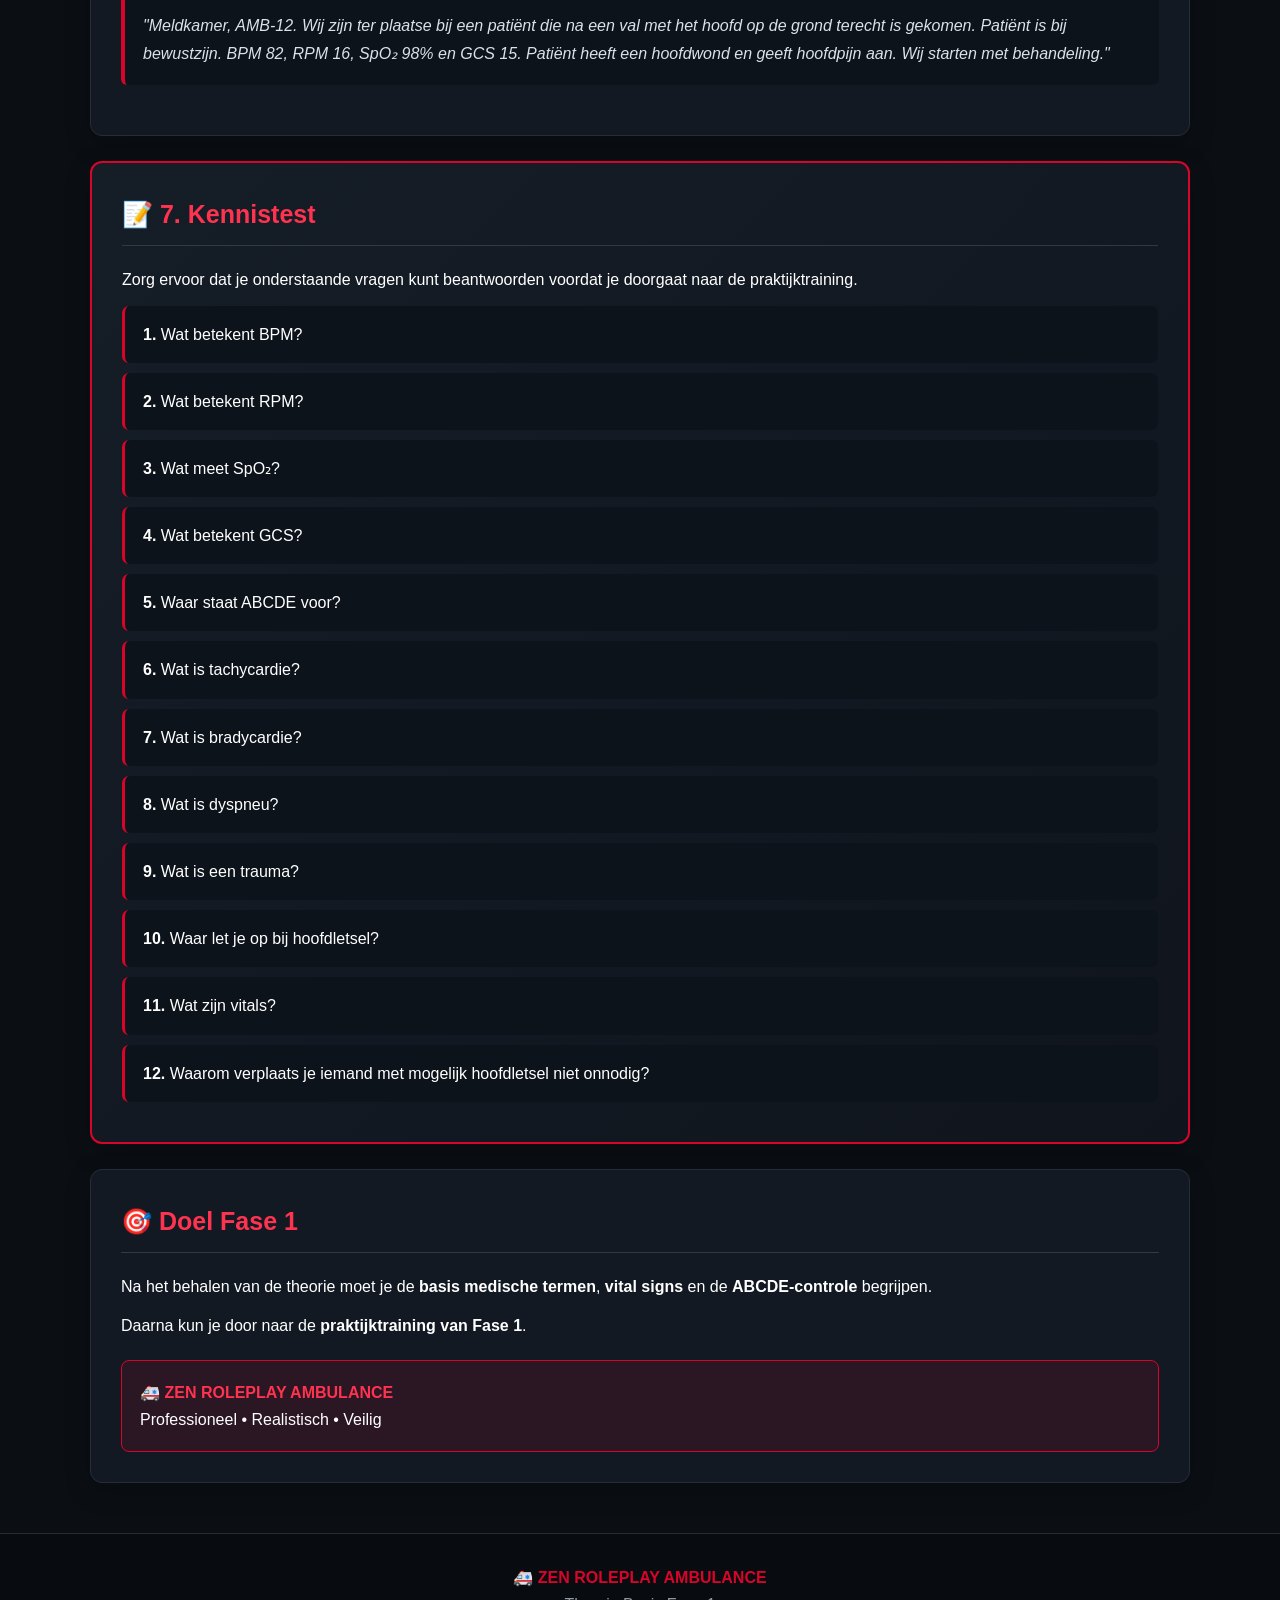
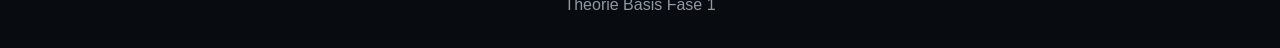
==== commit 6368935e: "Update basistraining.html" ====
--- a/basistraining.html
+++ b/basistraining.html
@@ -6,26 +6,6 @@
 
     <title>Zen Roleplay | Theorie Basis Fase 1</title>
 
-</head>
-
-
-<body>
-
-
-<header>
-
-<div class="logo">
-🚑 Zen Roleplay Ambulance
-</div>
-
-<nav>
-<a href="index.html">Home</a>
-<a href="handboek.html">Handboek</a>
-<a href="rapportage.html">Rapportage</a>
-<a href="basistraining.html">Basistraining fase 1</a>
-</nav>
-
-</header>
     
     <style>
         * {
